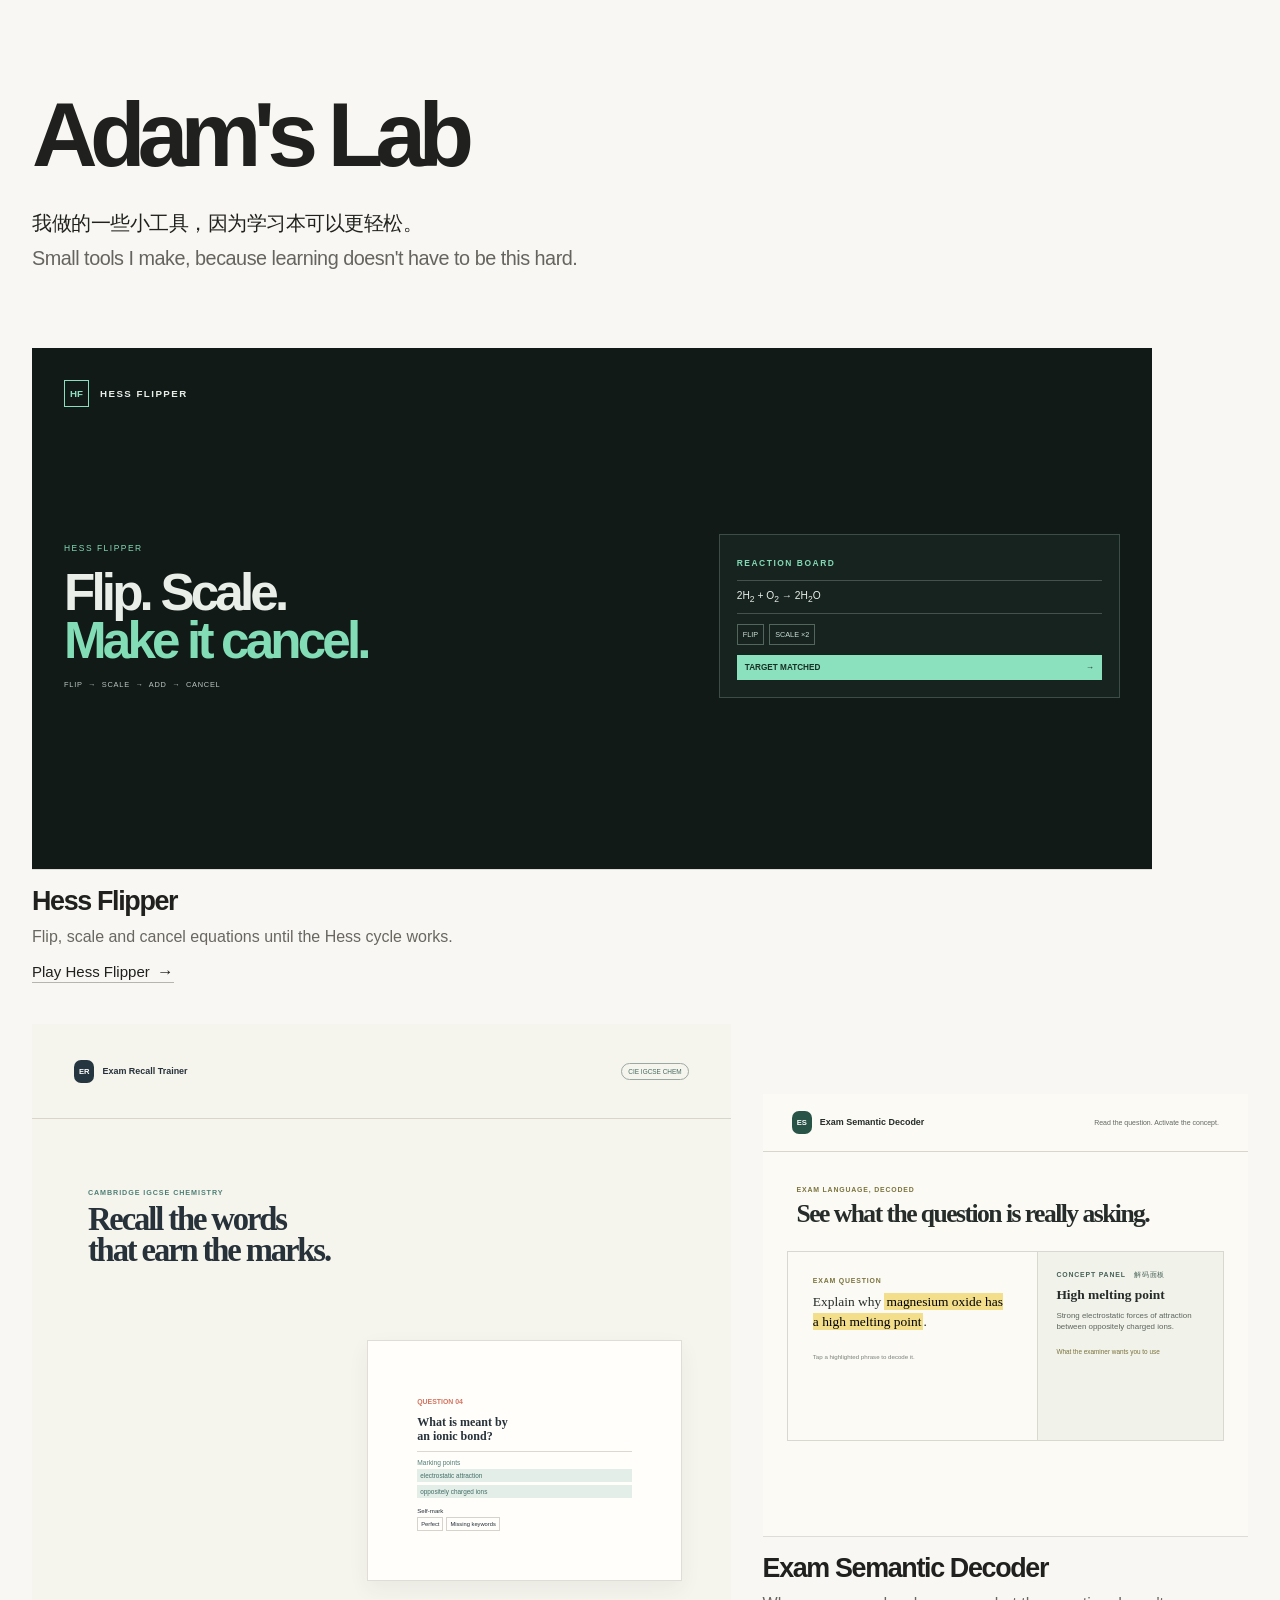
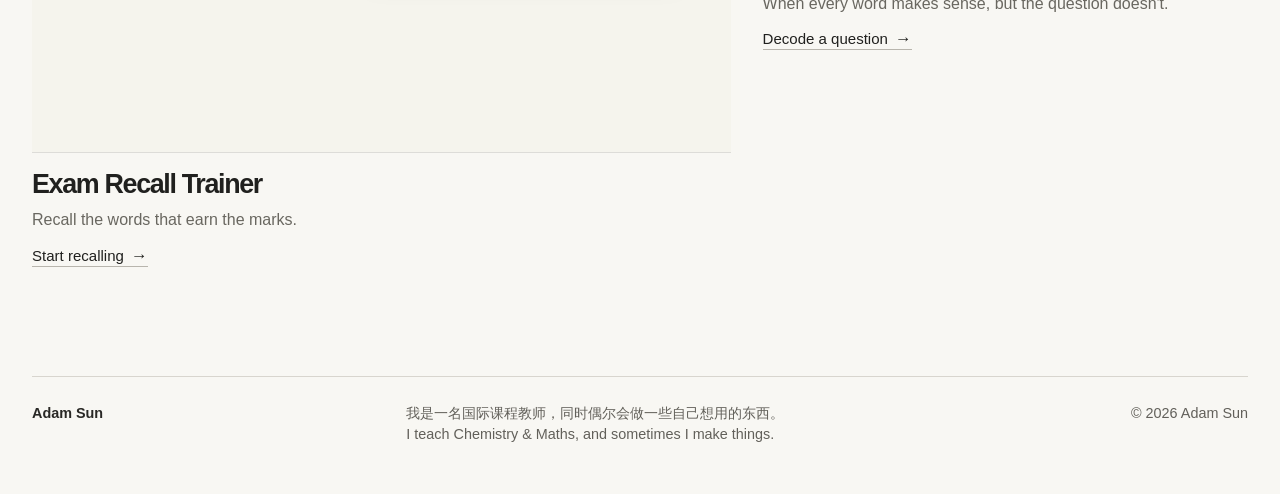
==== index.html @ 0dda2678 "Initial Adam's Lab site" ====
<!doctype html>
<html lang="en">
  <head>
    <meta charset="UTF-8" />
    <meta name="viewport" content="width=device-width, initial-scale=1.0" />
    <meta name="description" content="Small learning tools made by Adam Sun." />
    <title>Adam's Lab</title>
    <link rel="stylesheet" href="styles.css" />
  </head>
  <body>
    <main>
      <header class="intro">
        <p class="eyebrow">Adam's Lab</p>
        <h1>Adam's Lab</h1>
        <p class="tagline" lang="zh-CN">我做的一些小工具，因为学习本可以更轻松。</p>
        <p class="tagline tagline--english">Small tools I make, because learning doesn't have to be this hard.</p>
      </header>

      <section class="projects" id="projects" aria-label="Projects"></section>
    </main>

    <footer>
      <p>Adam Sun</p>
      <p>我是一名国际课程教师，同时偶尔会做一些自己想用的东西。<br />I teach Chemistry &amp; Maths, and sometimes I make things.</p>
      <p class="copyright">© <span id="year"></span> Adam Sun</p>
    </footer>

    <script src="app.js"></script>
  </body>
</html>
---- styles.css ----
:root {
  color: #20201e;
  background: #f8f7f3;
  font-family: Inter, ui-sans-serif, -apple-system, BlinkMacSystemFont, "Segoe UI", sans-serif;
  font-synthesis: none;
}

* { box-sizing: border-box; }
html { background: #f8f7f3; }
body { margin: 0; min-width: 320px; }

main, footer { width: min(1240px, calc(100% - 64px)); margin: 0 auto; }
.intro { padding: 96px 0 74px; max-width: 680px; }
.eyebrow { display: none; }
h1 { font-size: clamp(3.5rem, 7.1vw, 6.7rem); letter-spacing: -0.085em; line-height: .86; margin: 0 0 34px; font-weight: 730; }
.tagline { max-width: 550px; font-size: clamp(1.1rem, 1.55vw, 1.35rem); letter-spacing: -.025em; line-height: 1.55; margin: 0; }
.tagline--english { color: #66645e; margin-top: 4px; }

.projects { display: grid; grid-template-columns: minmax(0, 1.18fr) minmax(0, .82fr); gap: 42px 32px; align-items: start; padding-bottom: 110px; }
.project { display: block; color: inherit; text-decoration: none; min-width: 0; }
.project--wide { grid-column: 1 / -1; width: calc(100% - 96px); }
.project--tall { width: 100%; }
.project--short { margin-top: 70px; width: 100%; }
.preview { overflow: hidden; box-shadow: 0 1px 0 rgba(28, 26, 22, .12); transition: transform .24s ease, box-shadow .24s ease; }
.project:hover .preview, .project:focus-visible .preview { transform: translateY(-5px) rotate(-.15deg); box-shadow: 0 12px 24px rgba(37, 33, 23, .1); }
.project:focus-visible { outline: 2px solid #20201e; outline-offset: 8px; }
.preview--hess { aspect-ratio: 2.15 / 1; }
.preview--recall { aspect-ratio: .96 / 1; }
.preview--decoder { aspect-ratio: 1.1 / 1; }
.project-copy { padding-top: 17px; max-width: 540px; }
.project-copy h2 { font-weight: 650; letter-spacing: -.05em; font-size: clamp(1.6rem, 2.1vw, 2.15rem); margin: 0 0 8px; }
.project-copy p { color: #696760; font-size: 1rem; line-height: 1.48; margin: 0 0 14px; max-width: 430px; }
.project-copy > span { font-size: .94rem; border-bottom: 1px solid #b8b5ad; padding-bottom: 2px; }
.project-copy > span b { font-size: 1.1em; padding-left: 3px; transition: padding .2s ease; }
.project:hover .project-copy > span b { padding-left: 8px; }

/* Hess Flipper miniature */
.hess-preview { height: 100%; background: #111a17; color: #e9eee8; padding: clamp(16px, 2.5vw, 32px); font-family: Arial, sans-serif; }
.hess-top { display: flex; align-items: center; gap: 11px; letter-spacing: .15em; font-size: clamp(7px, .76vw, 11px); font-weight: 700; }
.hf-mark { border: 1px solid #8ae0be; color: #8ae0be; padding: 7px 5px; letter-spacing: 0; }
.hess-game { display: flex; justify-content: space-between; gap: 30px; height: calc(100% - 38px); align-items: center; }
.hess-copy { display: flex; flex-direction: column; align-items: flex-start; gap: clamp(7px, 1.4vw, 16px); }
.hess-copy > span, .hess-panel b { color: #83d9b6; font-size: clamp(6px, .66vw, 9px); letter-spacing: .18em; }
.hess-copy strong { font-size: clamp(20px, 4vw, 52px); letter-spacing: -.075em; line-height: .93; }
.hess-copy em { color: #82dcb5; font-style: normal; }
.hess-copy small { color: #bdc7c1; font-size: clamp(5px, .58vw, 8px); letter-spacing: .1em; }
.hess-panel { background: #17231f; border: 1px solid #3c4d46; padding: clamp(10px, 1.4vw, 17px); width: 38%; min-width: 190px; }
.hess-panel p { border-block: 1px solid #43534c; padding: 9px 0; margin: 10px 0; font-size: clamp(7px, .8vw, 11px); }
.hess-panel div { display: flex; gap: 5px; }.hess-panel i { font-style: normal; border: 1px solid #53665d; padding: 5px; font-size: clamp(6px, .57vw, 8px); color: #cae0d6; }
.hess-panel button { width: 100%; margin-top: 10px; border: 0; background: #8be0bd; color: #173126; padding: 8px; font-size: clamp(6px, .64vw, 9px); font-weight: 700; text-align: left; }.hess-panel button span { float: right; }

/* Recall Trainer miniature */
.recall-preview { height: 100%; background: #f5f4ed; color: #263139; font-family: Arial, sans-serif; }
.recall-bar, .decoder-bar { height: 13%; padding: 0 6%; border-bottom: 1px solid #d7d5cc; display: flex; align-items: center; gap: 8px; font-size: clamp(6px, .7vw, 10px); }
.er-mark, .es-mark { background: #253641; color: white; font-size: .85em; padding: 7px 5px; border-radius: 7px; font-weight: 700; }.recall-bar small { margin-left: auto; border: 1px solid #9aa9a2; padding: 4px 6px; color: #426b63; border-radius: 10px; font-size: .72em; }
.recall-body { padding: 10% 8% 0; position: relative; height: 87%; }.recall-body > p { color: #4e8077; margin: 0 0 7px; font-size: clamp(5px, .56vw, 8px); letter-spacing: .13em; font-weight: 700; }.recall-body > strong { font-family: Georgia, serif; font-size: clamp(19px, 2.55vw, 35px); line-height: .96; letter-spacing: -.065em; display: block; }
.recall-question { position: absolute; right: 7%; top: 35%; background: #fffefb; width: 45%; padding: 7%; border: 1px solid #dfddd5; box-shadow: 0 8px 20px rgba(50, 49, 43, .06); }.recall-question > span { font-size: clamp(5px, .54vw, 7px); color: #d4735d; font-weight: 700; }.recall-question > b { font-family: Georgia, serif; display: block; font-size: clamp(8px, .94vw, 13px); margin: 8px 0; line-height: 1.1; }.recall-answer { border-top: 1px solid #ddd8cf; padding-top: 7px; display: grid; gap: 3px; }.recall-answer i { color: #537f78; font-size: clamp(5px, .52vw, 7px); font-style: normal; }.recall-answer em { background: #e4eee9; color: #426e65; font-style: normal; padding: 3px; font-size: clamp(5px, .5vw, 7px); }.self-mark { margin-top: 9px; display: flex; flex-wrap: wrap; gap: 3px; }.self-mark small { width: 100%; font-size: clamp(5px, .48vw, 7px); }.self-mark b { font-family: Arial, sans-serif; font-size: clamp(4px, .45vw, 6px); border: 1px solid #d6d3cb; padding: 3px; font-weight: 500; }

/* Semantic Decoder miniature */
.decoder-preview { height: 100%; background: #fbfaf5; color: #252c29; font-family: Arial, sans-serif; }.decoder-bar { padding-inline: 6%; }.es-mark { background: #285448; }.decoder-bar small { margin-left: auto; color: #626762; font-size: .78em; }.decoder-heading { padding: 7% 7% 5%; }.decoder-heading span, .question-copy small, .concept-panel small { display: block; color: #7a733d; font-size: clamp(5px, .54vw, 8px); letter-spacing: .12em; font-weight: 700; margin-bottom: 8px; }.decoder-heading b { font-family: Georgia, serif; display: block; font-size: clamp(16px, 2vw, 28px); letter-spacing: -.06em; line-height: 1.02; }.decoder-workspace { margin: 0 5%; border: 1px solid #d9d8d0; display: grid; grid-template-columns: 1.15fr .85fr; min-height: 43%; }.question-copy { padding: 10%; border-right: 1px solid #d9d8d0; }.question-copy p { font-family: Georgia, serif; font-size: clamp(9px, 1.05vw, 14px); line-height: 1.5; margin: 0 0 13px; }.question-copy mark { background: #f3df8b; padding: 1px 2px; }.question-copy span { font-size: clamp(5px, .48vw, 7px); color: #7b827c; }.concept-panel { background: #f1f2ea; padding: 10%; }.concept-panel small { color: #466258; }.concept-panel b { font-family: Georgia, serif; font-size: clamp(9px, 1.05vw, 14px); line-height: 1.1; display: block; }.concept-panel p { font-size: clamp(6px, .62vw, 9px); color: #5c665e; line-height: 1.35; }.concept-panel em { font-size: clamp(5px, .5vw, 7px); font-style: normal; color: #7b733e; }

footer { border-top: 1px solid #d8d5ce; padding: 26px 0 48px; color: #62605a; font-size: .9rem; line-height: 1.5; display: grid; grid-template-columns: 1fr 2fr auto; gap: 24px; } footer p { margin: 0; } footer p:first-child { color: #292825; font-weight: 600; }.copyright { white-space: nowrap; }

@media (max-width: 720px) { main, footer { width: min(100% - 40px, 560px); }.intro { padding: 62px 0 52px; } h1 { font-size: clamp(3.3rem, 16vw, 5rem); margin-bottom: 28px; }.projects { display: block; padding-bottom: 70px; }.project, .project--wide, .project--short { width: 100%; margin: 0 0 44px; }.preview--hess { aspect-ratio: 1.5 / 1; }.preview--recall { aspect-ratio: 1.1 / 1; }.preview--decoder { aspect-ratio: 1.1 / 1; }.hess-game { gap: 12px; }.hess-panel { min-width: 42%; }.hess-copy strong { font-size: clamp(20px, 8vw, 35px); }.recall-body > strong { font-size: clamp(23px, 9vw, 38px); }.recall-question { width: 49%; top: 38%; }.decoder-heading b { font-size: clamp(19px, 7vw, 28px); } footer { display: block; padding-bottom: 34px; } footer p { margin-bottom: 16px; } }

@media (max-width: 390px) { .hess-panel { min-width: 45%; padding: 9px; }.hess-panel p { white-space: nowrap; overflow: hidden; }.hess-panel div { flex-wrap: wrap; }.recall-question { padding: 6%; }.decoder-workspace { grid-template-columns: 1fr; }.question-copy { border-right: 0; border-bottom: 1px solid #d9d8d0; padding: 7%; }.concept-panel { padding: 7%; }.preview--decoder { aspect-ratio: .85 / 1; } }
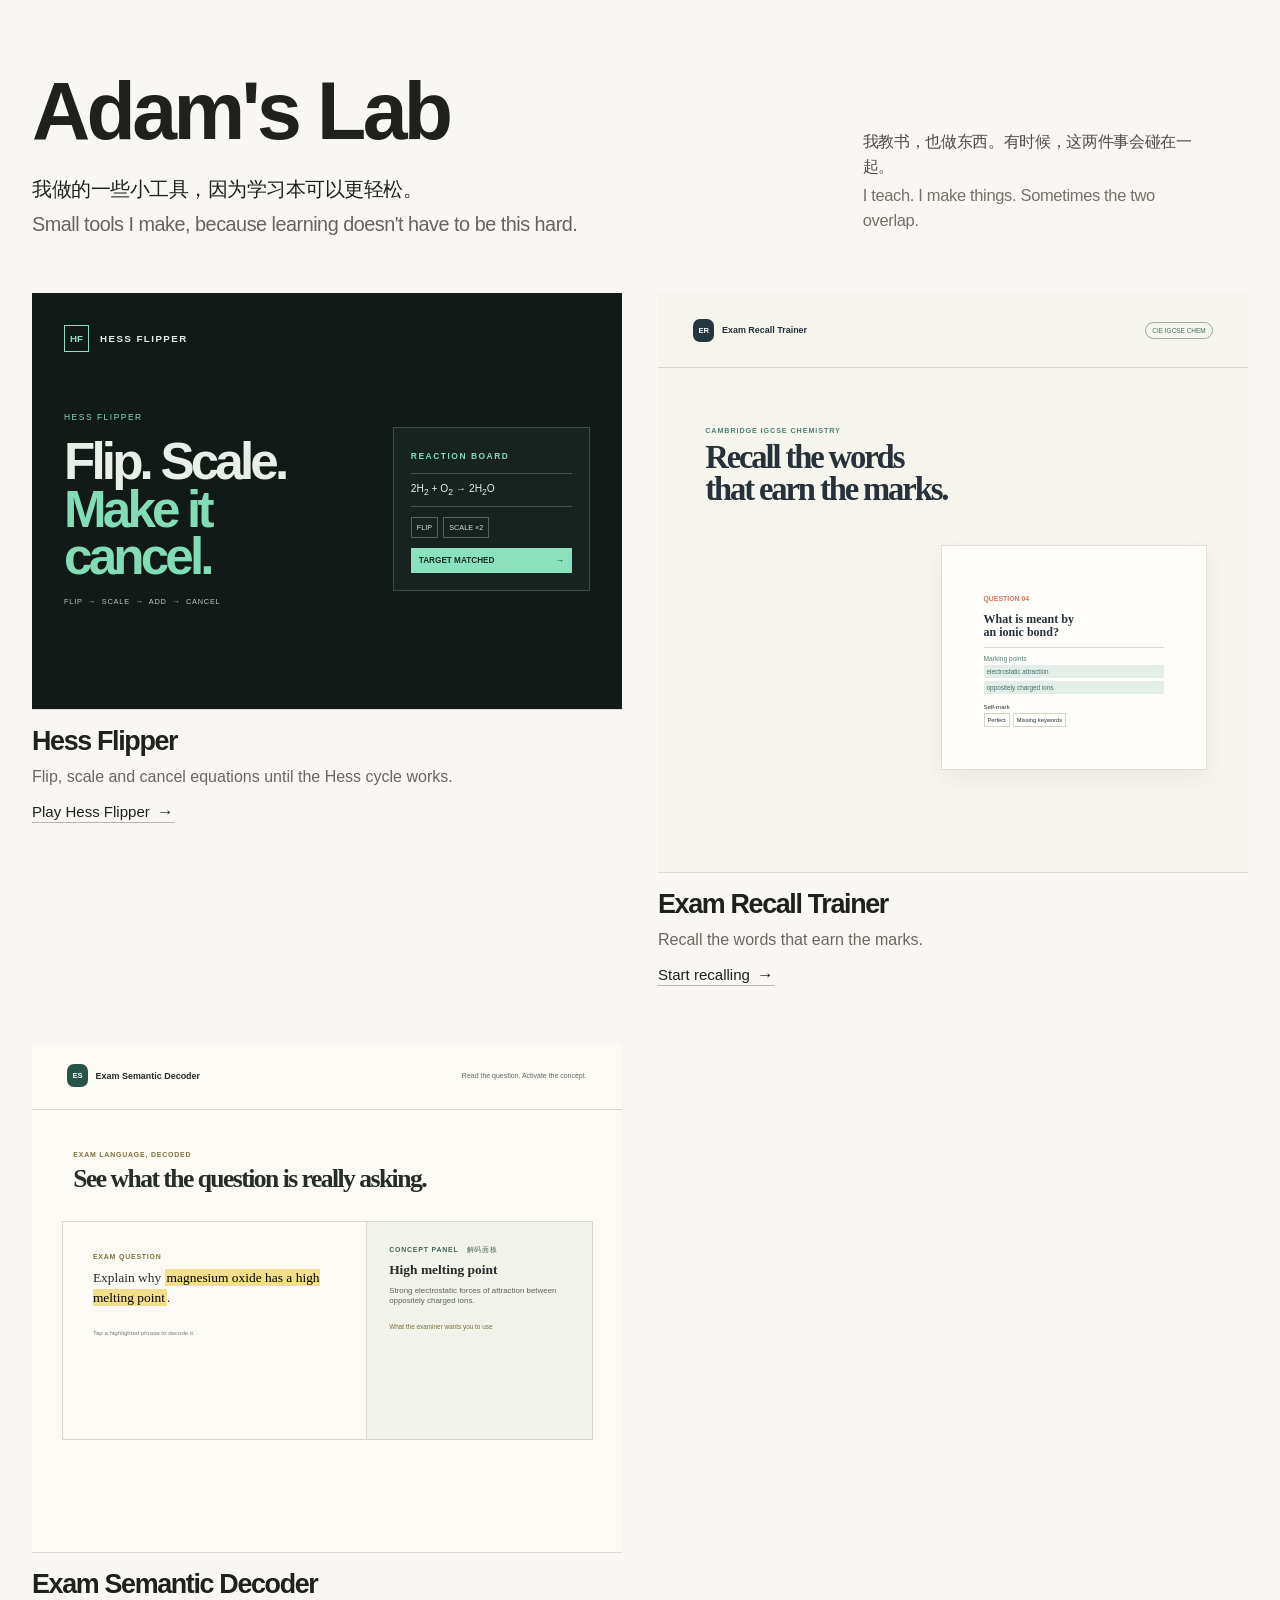
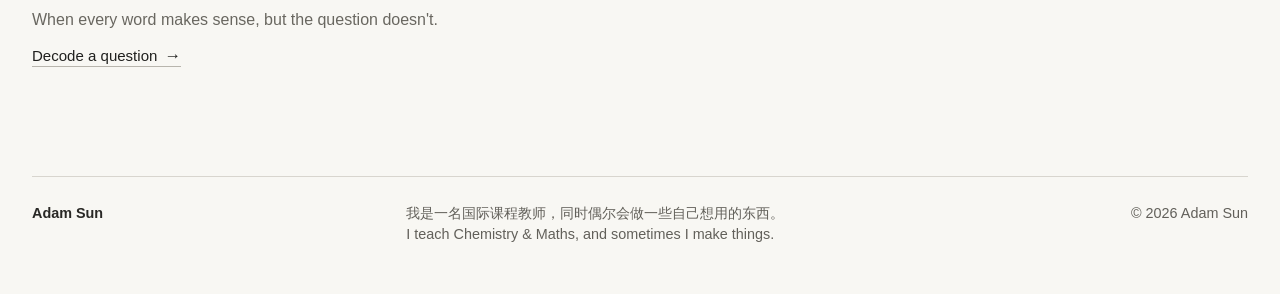
==== commit 3ec74fa1: "Refine hero and project grid" ====
--- a/index.html
+++ b/index.html
@@ -10,10 +10,15 @@
   <body>
     <main>
       <header class="intro">
-        <p class="eyebrow">Adam's Lab</p>
-        <h1>Adam's Lab</h1>
-        <p class="tagline" lang="zh-CN">我做的一些小工具，因为学习本可以更轻松。</p>
-        <p class="tagline tagline--english">Small tools I make, because learning doesn't have to be this hard.</p>
+        <div class="intro-primary">
+          <h1>Adam's Lab</h1>
+          <p class="tagline" lang="zh-CN">我做的一些小工具，因为学习本可以更轻松。</p>
+          <p class="tagline tagline--english">Small tools I make, because learning doesn't have to be this hard.</p>
+        </div>
+        <div class="intro-aside">
+          <p lang="zh-CN">我教书，也做东西。有时候，这两件事会碰在一起。</p>
+          <p>I teach. I make things. Sometimes the two overlap.</p>
+        </div>
       </header>
 
       <section class="projects" id="projects" aria-label="Projects"></section>
--- a/styles.css
+++ b/styles.css
@@ -10,23 +10,22 @@
 body { margin: 0; min-width: 320px; }
 
 main, footer { width: min(1240px, calc(100% - 64px)); margin: 0 auto; }
-.intro { padding: 96px 0 74px; max-width: 680px; }
-.eyebrow { display: none; }
-h1 { font-size: clamp(3.5rem, 7.1vw, 6.7rem); letter-spacing: -0.085em; line-height: .86; margin: 0 0 34px; font-weight: 730; }
+.intro { display: grid; grid-template-columns: minmax(0, 1.3fr) minmax(270px, .7fr); column-gap: clamp(48px, 9vw, 150px); align-items: end; padding: 74px 0 54px; }
+h1 { font-family: "Helvetica Neue", Helvetica, Arial, sans-serif; font-size: clamp(3.6rem, 6.3vw, 6rem); letter-spacing: -0.045em; line-height: .94; margin: 0 0 24px; font-weight: 700; }
 .tagline { max-width: 550px; font-size: clamp(1.1rem, 1.55vw, 1.35rem); letter-spacing: -.025em; line-height: 1.55; margin: 0; }
 .tagline--english { color: #66645e; margin-top: 4px; }
+.intro-aside { max-width: 330px; padding-bottom: 6px; color: #4e4c46; font-size: 1.03rem; letter-spacing: -.02em; line-height: 1.52; }
+.intro-aside p { margin: 0; }
+.intro-aside p + p { color: #74716a; margin-top: 4px; }
 
-.projects { display: grid; grid-template-columns: minmax(0, 1.18fr) minmax(0, .82fr); gap: 42px 32px; align-items: start; padding-bottom: 110px; }
+.projects { display: grid; grid-template-columns: repeat(2, minmax(0, 1fr)); gap: 58px 36px; align-items: start; padding-bottom: 110px; }
 .project { display: block; color: inherit; text-decoration: none; min-width: 0; }
-.project--wide { grid-column: 1 / -1; width: calc(100% - 96px); }
-.project--tall { width: 100%; }
-.project--short { margin-top: 70px; width: 100%; }
 .preview { overflow: hidden; box-shadow: 0 1px 0 rgba(28, 26, 22, .12); transition: transform .24s ease, box-shadow .24s ease; }
 .project:hover .preview, .project:focus-visible .preview { transform: translateY(-5px) rotate(-.15deg); box-shadow: 0 12px 24px rgba(37, 33, 23, .1); }
 .project:focus-visible { outline: 2px solid #20201e; outline-offset: 8px; }
-.preview--hess { aspect-ratio: 2.15 / 1; }
-.preview--recall { aspect-ratio: .96 / 1; }
-.preview--decoder { aspect-ratio: 1.1 / 1; }
+.preview--hess { aspect-ratio: 1.42 / 1; }
+.preview--recall { aspect-ratio: 1.02 / 1; }
+.preview--decoder { aspect-ratio: 1.16 / 1; }
 .project-copy { padding-top: 17px; max-width: 540px; }
 .project-copy h2 { font-weight: 650; letter-spacing: -.05em; font-size: clamp(1.6rem, 2.1vw, 2.15rem); margin: 0 0 8px; }
 .project-copy p { color: #696760; font-size: 1rem; line-height: 1.48; margin: 0 0 14px; max-width: 430px; }
@@ -61,6 +60,6 @@
 
 footer { border-top: 1px solid #d8d5ce; padding: 26px 0 48px; color: #62605a; font-size: .9rem; line-height: 1.5; display: grid; grid-template-columns: 1fr 2fr auto; gap: 24px; } footer p { margin: 0; } footer p:first-child { color: #292825; font-weight: 600; }.copyright { white-space: nowrap; }
 
-@media (max-width: 720px) { main, footer { width: min(100% - 40px, 560px); }.intro { padding: 62px 0 52px; } h1 { font-size: clamp(3.3rem, 16vw, 5rem); margin-bottom: 28px; }.projects { display: block; padding-bottom: 70px; }.project, .project--wide, .project--short { width: 100%; margin: 0 0 44px; }.preview--hess { aspect-ratio: 1.5 / 1; }.preview--recall { aspect-ratio: 1.1 / 1; }.preview--decoder { aspect-ratio: 1.1 / 1; }.hess-game { gap: 12px; }.hess-panel { min-width: 42%; }.hess-copy strong { font-size: clamp(20px, 8vw, 35px); }.recall-body > strong { font-size: clamp(23px, 9vw, 38px); }.recall-question { width: 49%; top: 38%; }.decoder-heading b { font-size: clamp(19px, 7vw, 28px); } footer { display: block; padding-bottom: 34px; } footer p { margin-bottom: 16px; } }
+@media (max-width: 720px) { main, footer { width: min(100% - 40px, 560px); }.intro { display: block; padding: 54px 0 42px; } h1 { font-size: clamp(3.15rem, 14.3vw, 4.5rem); letter-spacing: -.05em; margin-bottom: 24px; }.intro-aside { max-width: 350px; margin-top: 31px; font-size: 1rem; }.projects { display: block; padding-bottom: 70px; }.project { width: 100%; margin: 0 0 44px; }.preview--hess { aspect-ratio: 1.5 / 1; }.preview--recall { aspect-ratio: 1.1 / 1; }.preview--decoder { aspect-ratio: 1.1 / 1; }.hess-game { gap: 12px; }.hess-panel { min-width: 42%; }.hess-copy strong { font-size: clamp(20px, 8vw, 35px); }.recall-body > strong { font-size: clamp(23px, 9vw, 38px); }.recall-question { width: 49%; top: 38%; }.decoder-heading b { font-size: clamp(19px, 7vw, 28px); } footer { display: block; padding-bottom: 34px; } footer p { margin-bottom: 16px; } }
 
 @media (max-width: 390px) { .hess-panel { min-width: 45%; padding: 9px; }.hess-panel p { white-space: nowrap; overflow: hidden; }.hess-panel div { flex-wrap: wrap; }.recall-question { padding: 6%; }.decoder-workspace { grid-template-columns: 1fr; }.question-copy { border-right: 0; border-bottom: 1px solid #d9d8d0; padding: 7%; }.concept-panel { padding: 7%; }.preview--decoder { aspect-ratio: .85 / 1; } }
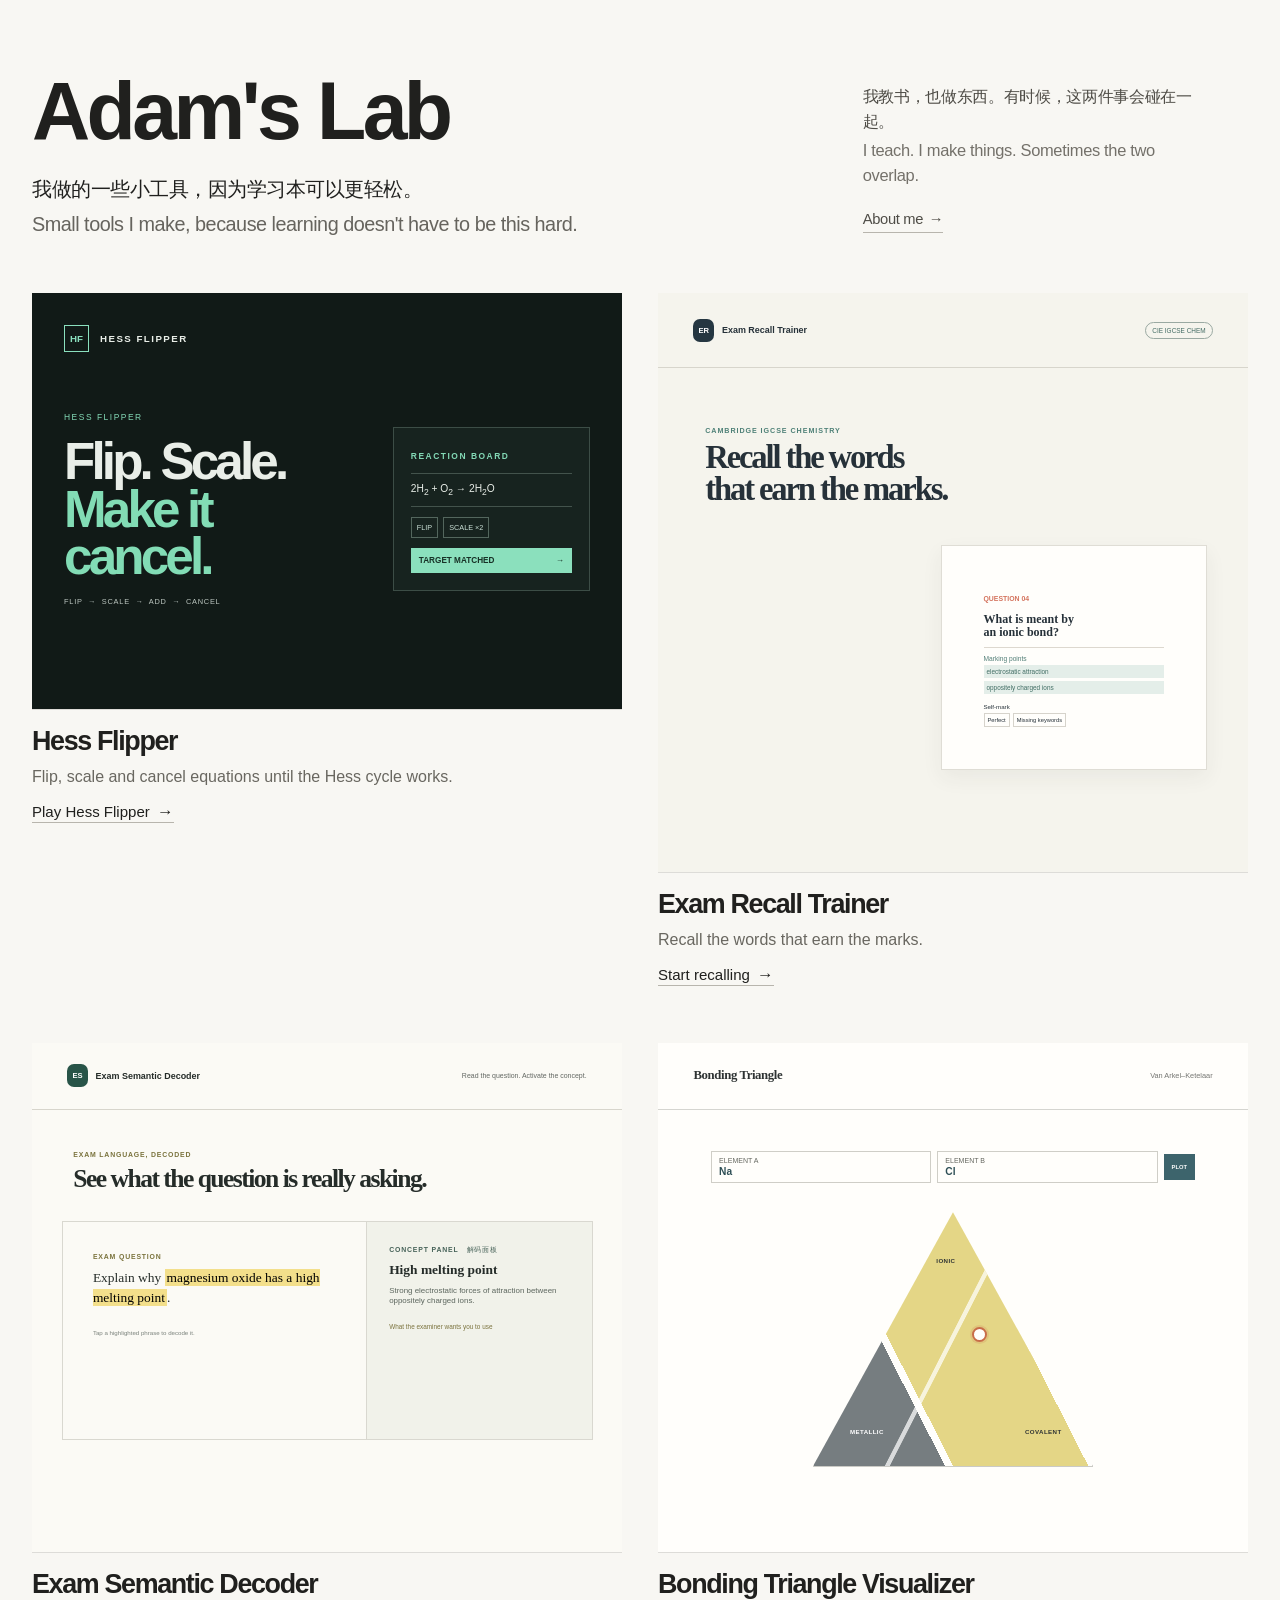
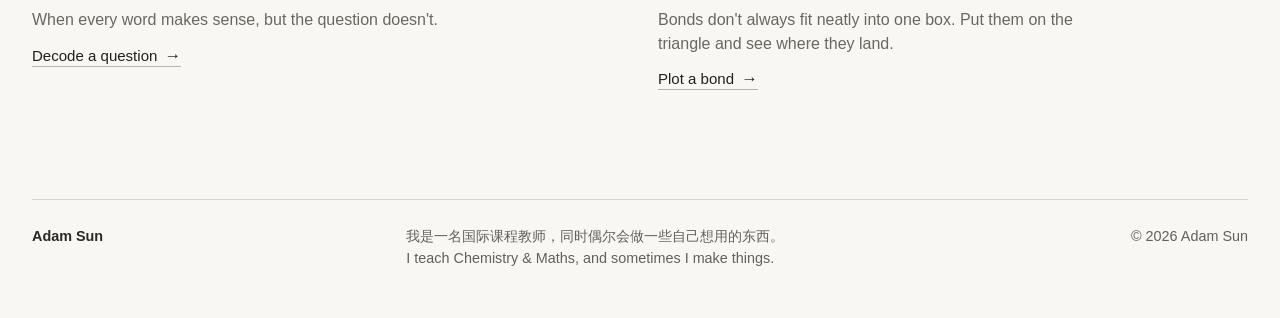
==== commit fd127b23: "Add bonding visualizer and about page" ====
--- a/index.html
+++ b/index.html
@@ -18,6 +18,7 @@
         <div class="intro-aside">
           <p lang="zh-CN">我教书，也做东西。有时候，这两件事会碰在一起。</p>
           <p>I teach. I make things. Sometimes the two overlap.</p>
+          <a class="about-link" href="https://adams-lab.pages.dev/about.html">About me <span>→</span></a>
         </div>
       </header>
 
--- a/styles.css
+++ b/styles.css
@@ -17,6 +17,8 @@
 .intro-aside { max-width: 330px; padding-bottom: 6px; color: #4e4c46; font-size: 1.03rem; letter-spacing: -.02em; line-height: 1.52; }
 .intro-aside p { margin: 0; }
 .intro-aside p + p { color: #74716a; margin-top: 4px; }
+.about-link { color: #4e4c46; display: inline-block; font-size: .92rem; margin-top: 20px; text-decoration: none; border-bottom: 1px solid #b8b5ad; padding-bottom: 2px; }
+.about-link span { padding-left: 2px; transition: padding .2s ease; }.about-link:hover span, .about-link:focus-visible span { padding-left: 7px; }
 
 .projects { display: grid; grid-template-columns: repeat(2, minmax(0, 1fr)); gap: 58px 36px; align-items: start; padding-bottom: 110px; }
 .project { display: block; color: inherit; text-decoration: none; min-width: 0; }
@@ -26,6 +28,7 @@
 .preview--hess { aspect-ratio: 1.42 / 1; }
 .preview--recall { aspect-ratio: 1.02 / 1; }
 .preview--decoder { aspect-ratio: 1.16 / 1; }
+.preview--bonding { aspect-ratio: 1.16 / 1; }
 .project-copy { padding-top: 17px; max-width: 540px; }
 .project-copy h2 { font-weight: 650; letter-spacing: -.05em; font-size: clamp(1.6rem, 2.1vw, 2.15rem); margin: 0 0 8px; }
 .project-copy p { color: #696760; font-size: 1rem; line-height: 1.48; margin: 0 0 14px; max-width: 430px; }
@@ -58,8 +61,14 @@
 /* Semantic Decoder miniature */
 .decoder-preview { height: 100%; background: #fbfaf5; color: #252c29; font-family: Arial, sans-serif; }.decoder-bar { padding-inline: 6%; }.es-mark { background: #285448; }.decoder-bar small { margin-left: auto; color: #626762; font-size: .78em; }.decoder-heading { padding: 7% 7% 5%; }.decoder-heading span, .question-copy small, .concept-panel small { display: block; color: #7a733d; font-size: clamp(5px, .54vw, 8px); letter-spacing: .12em; font-weight: 700; margin-bottom: 8px; }.decoder-heading b { font-family: Georgia, serif; display: block; font-size: clamp(16px, 2vw, 28px); letter-spacing: -.06em; line-height: 1.02; }.decoder-workspace { margin: 0 5%; border: 1px solid #d9d8d0; display: grid; grid-template-columns: 1.15fr .85fr; min-height: 43%; }.question-copy { padding: 10%; border-right: 1px solid #d9d8d0; }.question-copy p { font-family: Georgia, serif; font-size: clamp(9px, 1.05vw, 14px); line-height: 1.5; margin: 0 0 13px; }.question-copy mark { background: #f3df8b; padding: 1px 2px; }.question-copy span { font-size: clamp(5px, .48vw, 7px); color: #7b827c; }.concept-panel { background: #f1f2ea; padding: 10%; }.concept-panel small { color: #466258; }.concept-panel b { font-family: Georgia, serif; font-size: clamp(9px, 1.05vw, 14px); line-height: 1.1; display: block; }.concept-panel p { font-size: clamp(6px, .62vw, 9px); color: #5c665e; line-height: 1.35; }.concept-panel em { font-size: clamp(5px, .5vw, 7px); font-style: normal; color: #7b733e; }
 
+/* Bonding Triangle miniature */
+.bonding-preview { height: 100%; background: #fffefb; color: #2e3333; font-family: Arial, sans-serif; }.bonding-bar { height: 13%; display: flex; align-items: center; padding: 0 6%; border-bottom: 1px solid #d5d5d0; font-size: clamp(7px, .8vw, 11px); }.bonding-bar b { font-family: Georgia, serif; font-size: 1.25em; letter-spacing: -.03em; }.bonding-bar small { margin-left: auto; color: #747571; font-size: .72em; }.bonding-body { padding: 7% 9%; }.bonding-controls { display: flex; gap: 6px; align-items: center; font-size: clamp(5px, .55vw, 8px); color: #666861; }.bonding-controls span { border: 1px solid #cfcec7; padding: 5px 7px; flex: 1; }.bonding-controls span b { color: #2d4e55; display: block; font-size: 1.45em; margin-top: 2px; }.bonding-controls i { background: #3d646c; color: #fff; font-style: normal; font-weight: 700; padding: 10px 8px; font-size: .82em; }.bonding-chart { position: relative; width: 58%; aspect-ratio: 1.08 / 1; margin: 5% auto 0; border: 1px solid #b9b9b3; clip-path: polygon(50% 2%, 100% 100%, 0 100%); background: linear-gradient(63deg, #767d80 0 32%, transparent 32% 34%, #e4d686 34% 67%, transparent 67% 69%, #c9cdcb 69%); }.bonding-chart::before { content: ""; position: absolute; inset: 0; background: linear-gradient(117deg, transparent 0 49.3%, rgba(255,255,255,.72) 49.5% 50.5%, transparent 50.7%); }.bonding-label { position: absolute; z-index: 1; font-size: clamp(4px, .48vw, 7px); font-weight: 700; letter-spacing: .07em; }.bonding-label--ionic { left: 44%; top: 19%; }.bonding-label--metallic { bottom: 12%; left: 13%; color: #fff; }.bonding-label--covalent { bottom: 12%; right: 11%; }.bonding-point { position: absolute; z-index: 2; width: clamp(8px, 1.2vw, 15px); aspect-ratio: 1; border-radius: 50%; background: #fffefb; border: 2px solid #c86d49; left: 57%; top: 46%; box-shadow: 0 0 0 2px rgba(200, 109, 73, .18); }.bonding-chart em { position: absolute; font-style: normal; color: #6b6b65; font-size: clamp(4px, .44vw, 6px); bottom: -18%; left: 17%; white-space: nowrap; }
+
+/* About */
+.about-page main { width: min(1080px, calc(100% - 64px)); }.about-top { padding: 44px 0 80px; }.return-link { color: #4e4c46; font-size: .95rem; text-decoration: none; border-bottom: 1px solid #b8b5ad; padding-bottom: 2px; }.about-title { font-size: clamp(3.4rem, 6vw, 5.8rem); margin: 64px 0 0; }.about-intro { max-width: 630px; font-size: clamp(1.2rem, 1.75vw, 1.55rem); letter-spacing: -.03em; line-height: 1.48; }.about-intro p { margin: 0; }.about-intro p + p { color: #686660; margin-top: 13px; }.about-facts { display: grid; grid-template-columns: repeat(12, minmax(0, 1fr)); column-gap: 34px; padding: 115px 0 125px; }.about-fact { max-width: 360px; }.about-fact h2 { font-family: Georgia, serif; font-size: clamp(1.6rem, 2.5vw, 2.35rem); font-weight: 400; letter-spacing: -.055em; line-height: 1.03; margin: 0 0 15px; }.about-fact p { color: #55534e; font-size: 1rem; line-height: 1.6; margin: 0; }.about-fact p + p { color: #77736c; margin-top: 11px; }.about-fact--song { grid-column: 1 / span 6; }.about-fact--kitchen { grid-column: 8 / -1; margin-top: 88px; }.about-fact--games { grid-column: 2 / span 7; margin-top: 76px; }.about-places { border-top: 1px solid #d8d5ce; padding: 32px 0 122px; }.about-places h2 { font-family: Georgia, serif; font-size: clamp(1.85rem, 3vw, 2.9rem); font-weight: 400; letter-spacing: -.055em; line-height: 1.06; max-width: 620px; margin: 0; }.about-places > p { color: #6e6b65; margin: 12px 0 55px; font-size: 1rem; }.about-photos { display: grid; grid-template-columns: 1.1fr .84fr .96fr; gap: 26px; align-items: start; }.about-photo { margin: 0; min-width: 0; }.about-photo img { display: block; width: 100%; height: auto; box-shadow: 0 1px 0 rgba(28, 26, 22, .12); }.about-photo figcaption { color: #6e6b65; font-size: .86rem; margin-top: 10px; }.about-photo--chiang { margin-top: 72px; }.about-photo--shibuya { margin-top: 29px; }.about-ending { border-top: 1px solid #d8d5ce; padding: 39px 0 68px; }.about-ending p { font-size: clamp(1.2rem, 2.1vw, 1.7rem); letter-spacing: -.035em; line-height: 1.45; margin: 0; max-width: 710px; }.about-ending p + p { color: #66635d; margin-top: 14px; }.about-ending .return-link { display: inline-block; margin-top: 67px; }
+
 footer { border-top: 1px solid #d8d5ce; padding: 26px 0 48px; color: #62605a; font-size: .9rem; line-height: 1.5; display: grid; grid-template-columns: 1fr 2fr auto; gap: 24px; } footer p { margin: 0; } footer p:first-child { color: #292825; font-weight: 600; }.copyright { white-space: nowrap; }
 
-@media (max-width: 720px) { main, footer { width: min(100% - 40px, 560px); }.intro { display: block; padding: 54px 0 42px; } h1 { font-size: clamp(3.15rem, 14.3vw, 4.5rem); letter-spacing: -.05em; margin-bottom: 24px; }.intro-aside { max-width: 350px; margin-top: 31px; font-size: 1rem; }.projects { display: block; padding-bottom: 70px; }.project { width: 100%; margin: 0 0 44px; }.preview--hess { aspect-ratio: 1.5 / 1; }.preview--recall { aspect-ratio: 1.1 / 1; }.preview--decoder { aspect-ratio: 1.1 / 1; }.hess-game { gap: 12px; }.hess-panel { min-width: 42%; }.hess-copy strong { font-size: clamp(20px, 8vw, 35px); }.recall-body > strong { font-size: clamp(23px, 9vw, 38px); }.recall-question { width: 49%; top: 38%; }.decoder-heading b { font-size: clamp(19px, 7vw, 28px); } footer { display: block; padding-bottom: 34px; } footer p { margin-bottom: 16px; } }
+@media (max-width: 720px) { main, footer, .about-page main { width: min(100% - 40px, 560px); }.intro { display: block; padding: 54px 0 42px; } h1 { font-size: clamp(3.15rem, 14.3vw, 4.5rem); letter-spacing: -.05em; margin-bottom: 24px; }.intro-aside { max-width: 350px; margin-top: 31px; font-size: 1rem; }.projects { display: block; padding-bottom: 70px; }.project { width: 100%; margin: 0 0 44px; }.preview--hess { aspect-ratio: 1.5 / 1; }.preview--recall { aspect-ratio: 1.1 / 1; }.preview--decoder, .preview--bonding { aspect-ratio: 1.1 / 1; }.hess-game { gap: 12px; }.hess-panel { min-width: 42%; }.hess-copy strong { font-size: clamp(20px, 8vw, 35px); }.recall-body > strong { font-size: clamp(23px, 9vw, 38px); }.recall-question { width: 49%; top: 38%; }.decoder-heading b { font-size: clamp(19px, 7vw, 28px); } footer { display: block; padding-bottom: 34px; } footer p { margin-bottom: 16px; }.about-top { padding: 31px 0 60px; }.about-title { margin-top: 50px; }.about-facts { display: block; padding: 78px 0 82px; }.about-fact { max-width: 430px; }.about-fact + .about-fact { margin-top: 60px; }.about-places { padding-bottom: 82px; }.about-places > p { margin-bottom: 36px; }.about-photos { display: block; }.about-photo + .about-photo { margin-top: 38px; }.about-photo--chiang, .about-photo--shibuya { margin-top: 38px; }.about-ending { padding-bottom: 52px; }.about-ending .return-link { margin-top: 52px; } }
 
 @media (max-width: 390px) { .hess-panel { min-width: 45%; padding: 9px; }.hess-panel p { white-space: nowrap; overflow: hidden; }.hess-panel div { flex-wrap: wrap; }.recall-question { padding: 6%; }.decoder-workspace { grid-template-columns: 1fr; }.question-copy { border-right: 0; border-bottom: 1px solid #d9d8d0; padding: 7%; }.concept-panel { padding: 7%; }.preview--decoder { aspect-ratio: .85 / 1; } }
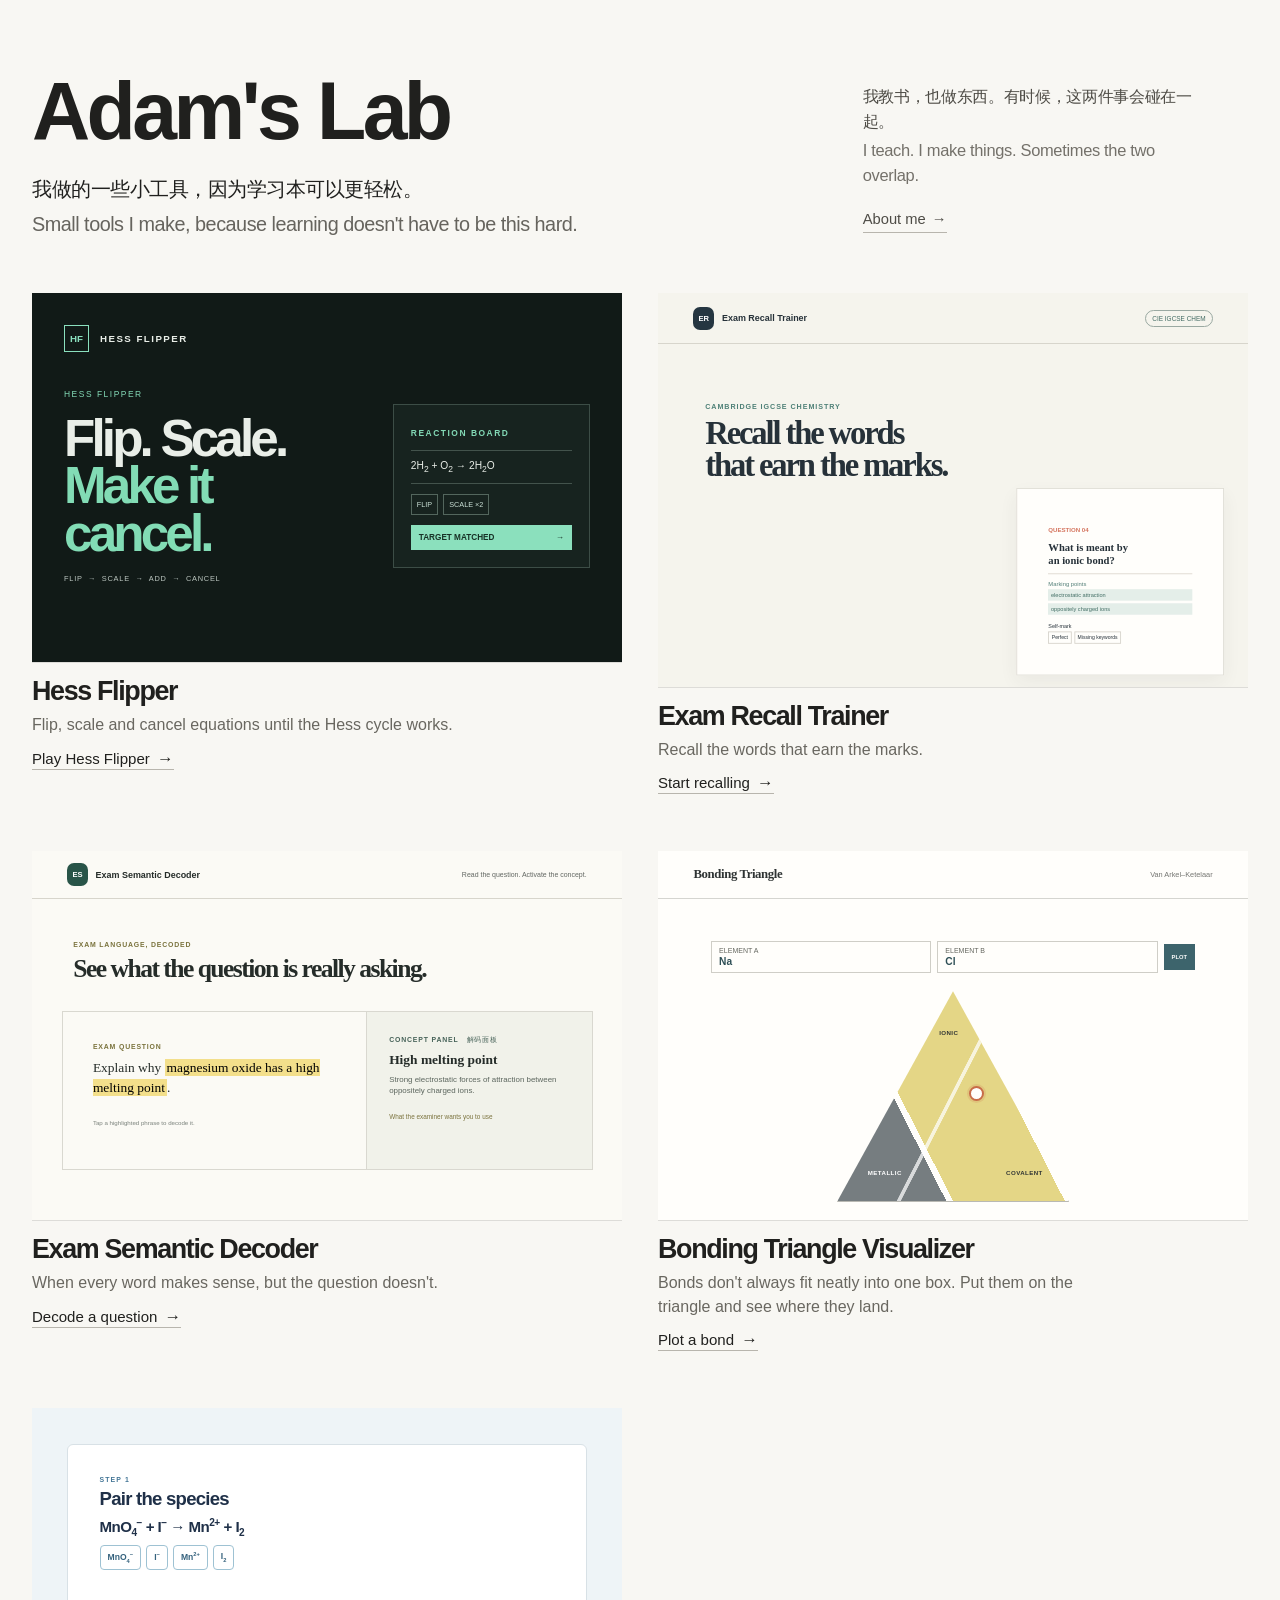
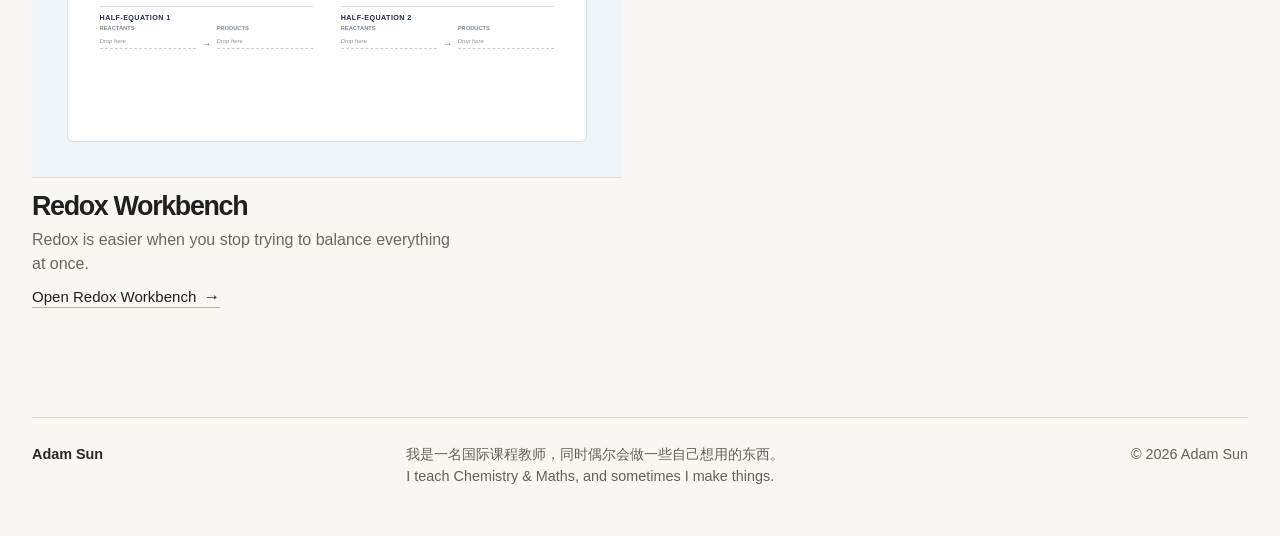
==== commit 7ee8b114: "Move About into homepage modal" ====
--- a/index.html
+++ b/index.html
@@ -18,12 +18,67 @@
         <div class="intro-aside">
           <p lang="zh-CN">我教书，也做东西。有时候，这两件事会碰在一起。</p>
           <p>I teach. I make things. Sometimes the two overlap.</p>
-          <a class="about-link" href="https://adams-lab.pages.dev/about.html">About me <span>→</span></a>
+          <button class="about-link" type="button" aria-haspopup="dialog" aria-controls="about-modal">About me <span>→</span></button>
         </div>
       </header>
 
       <section class="projects" id="projects" aria-label="Projects"></section>
     </main>
+
+    <div class="about-modal" id="about-modal" hidden>
+      <section class="about-modal__panel" role="dialog" aria-modal="true" aria-labelledby="about-modal-title" tabindex="-1">
+        <header class="about-modal__header">
+          <h2 id="about-modal-title">About me</h2>
+          <button class="about-modal__close" type="button" aria-label="Close About me">×</button>
+        </header>
+
+        <div class="about-modal__content">
+          <section class="about-modal__opening" aria-label="Introduction">
+            <div>
+              <h3>Adam Sun</h3>
+              <div class="about-modal__intro">
+                <p lang="zh-CN">我教 Chemistry 和 Maths，也已经教了很多年。<br />不过，这大概是这个页面里最没意思的一件事。</p>
+                <p>I teach Chemistry &amp; Maths, and I've been doing it for quite a while.<br />But that's probably the least interesting part of this page.</p>
+              </div>
+            </div>
+            <img src="/public/about/about-hero.jpg" alt="Adam working at a laptop" />
+          </section>
+
+          <section class="about-modal__section about-modal__interests" aria-labelledby="interests-title">
+            <div class="about-modal__section-heading">
+              <h3 id="interests-title">A few things I'm into</h3>
+              <p lang="zh-CN">一些我很喜欢的东西</p>
+            </div>
+            <div class="about-modal__interest-list">
+              <article><h4>Songwriting</h4><p lang="zh-CN">偶尔写歌，而且理由可能很具体。</p><p>Sometimes I write songs, occasionally for very specific reasons.</p></article>
+              <article><h4>Test kitchen</h4><p lang="zh-CN">喜欢给做饭加一些不太合理的限制。</p><p>Cooking under unnecessary constraints.</p></article>
+              <article><h4>Open-world survival craft</h4><p lang="zh-CN">Subnautica / The Planet Crafter 这类游戏会让我消失很久。</p><p>The kind of games I can disappear into for 200+ hours.</p></article>
+            </div>
+          </section>
+
+          <section class="about-modal__section about-modal__places" aria-labelledby="places-title">
+            <div class="about-modal__section-heading">
+              <h3 id="places-title">Digital nomad, allegedly.</h3>
+              <p lang="zh-CN">据说算是个 digital nomad。</p>
+            </div>
+            <div class="about-modal__places-copy">
+              <p lang="zh-CN">我确实在不少怎么看都不太像办公室的地方上过课、做过东西。</p>
+              <p>I've taught and built things from more places than I probably should.</p>
+            </div>
+            <div class="about-modal__photos">
+              <figure><img src="/public/about/tiger-leaping-gorge-yunnan.JPG" alt="Working with a laptop at Tiger Leaping Gorge, Yunnan" /><figcaption>Tiger Leaping Gorge, Yunnan</figcaption></figure>
+              <figure class="about-modal__photo--chiang"><img src="/public/about/chiang-mai.jpg" alt="Working with a laptop in Chiang Mai" /><figcaption>Chiang Mai</figcaption></figure>
+              <figure class="about-modal__photo--shibuya"><img src="/public/about/shibuya-tokyo.jpg" alt="Working with a laptop in Shibuya, Tokyo" /><figcaption>Shibuya, Tokyo</figcaption></figure>
+            </div>
+          </section>
+
+          <section class="about-modal__ending" aria-label="A final note">
+            <p lang="zh-CN">Adam's Lab 里的很多东西，大概都是从同一个念头开始的：<br />“这个有点烦。要不我做个东西。”</p>
+            <p>Most things in Adam's Lab probably started with the same thought:<br />“This is annoying. I should probably make something.”</p>
+          </section>
+        </div>
+      </section>
+    </div>
 
     <footer>
       <p>Adam Sun</p>
--- a/styles.css
+++ b/styles.css
@@ -17,7 +17,7 @@
 .intro-aside { max-width: 330px; padding-bottom: 6px; color: #4e4c46; font-size: 1.03rem; letter-spacing: -.02em; line-height: 1.52; }
 .intro-aside p { margin: 0; }
 .intro-aside p + p { color: #74716a; margin-top: 4px; }
-.about-link { color: #4e4c46; display: inline-block; font-size: .92rem; margin-top: 20px; text-decoration: none; border-bottom: 1px solid #b8b5ad; padding-bottom: 2px; }
+.about-link { appearance: none; background: transparent; border: 0; border-bottom: 1px solid #b8b5ad; color: #4e4c46; cursor: pointer; display: inline-block; font: inherit; font-size: .92rem; margin-top: 20px; padding: 0 0 2px; text-align: left; }
 .about-link span { padding-left: 2px; transition: padding .2s ease; }.about-link:hover span, .about-link:focus-visible span { padding-left: 7px; }
 
 .projects { display: grid; grid-template-columns: repeat(2, minmax(0, 1fr)); gap: 58px 36px; align-items: start; padding-bottom: 110px; }
@@ -25,13 +25,13 @@
 .preview { overflow: hidden; box-shadow: 0 1px 0 rgba(28, 26, 22, .12); transition: transform .24s ease, box-shadow .24s ease; }
 .project:hover .preview, .project:focus-visible .preview { transform: translateY(-5px) rotate(-.15deg); box-shadow: 0 12px 24px rgba(37, 33, 23, .1); }
 .project:focus-visible { outline: 2px solid #20201e; outline-offset: 8px; }
-.preview--hess { aspect-ratio: 1.42 / 1; }
-.preview--recall { aspect-ratio: 1.02 / 1; }
-.preview--decoder { aspect-ratio: 1.16 / 1; }
-.preview--bonding { aspect-ratio: 1.16 / 1; }
-.project-copy { padding-top: 17px; max-width: 540px; }
-.project-copy h2 { font-weight: 650; letter-spacing: -.05em; font-size: clamp(1.6rem, 2.1vw, 2.15rem); margin: 0 0 8px; }
-.project-copy p { color: #696760; font-size: 1rem; line-height: 1.48; margin: 0 0 14px; max-width: 430px; }
+.preview--hess { aspect-ratio: 1.6 / 1; }
+.preview--recall { aspect-ratio: 1.5 / 1; }
+.preview--decoder { aspect-ratio: 1.6 / 1; }
+.preview--bonding { aspect-ratio: 1.6 / 1; }
+.project-copy { padding-top: 14px; max-width: 540px; }
+.project-copy h2 { font-weight: 650; letter-spacing: -.05em; font-size: clamp(1.6rem, 2.1vw, 2.15rem); margin: 0 0 6px; }
+.project-copy p { color: #696760; font-size: 1rem; line-height: 1.48; margin: 0 0 12px; max-width: 430px; }
 .project-copy > span { font-size: .94rem; border-bottom: 1px solid #b8b5ad; padding-bottom: 2px; }
 .project-copy > span b { font-size: 1.1em; padding-left: 3px; transition: padding .2s ease; }
 .project:hover .project-copy > span b { padding-left: 8px; }
@@ -64,11 +64,23 @@
 /* Bonding Triangle miniature */
 .bonding-preview { height: 100%; background: #fffefb; color: #2e3333; font-family: Arial, sans-serif; }.bonding-bar { height: 13%; display: flex; align-items: center; padding: 0 6%; border-bottom: 1px solid #d5d5d0; font-size: clamp(7px, .8vw, 11px); }.bonding-bar b { font-family: Georgia, serif; font-size: 1.25em; letter-spacing: -.03em; }.bonding-bar small { margin-left: auto; color: #747571; font-size: .72em; }.bonding-body { padding: 7% 9%; }.bonding-controls { display: flex; gap: 6px; align-items: center; font-size: clamp(5px, .55vw, 8px); color: #666861; }.bonding-controls span { border: 1px solid #cfcec7; padding: 5px 7px; flex: 1; }.bonding-controls span b { color: #2d4e55; display: block; font-size: 1.45em; margin-top: 2px; }.bonding-controls i { background: #3d646c; color: #fff; font-style: normal; font-weight: 700; padding: 10px 8px; font-size: .82em; }.bonding-chart { position: relative; width: 58%; aspect-ratio: 1.08 / 1; margin: 5% auto 0; border: 1px solid #b9b9b3; clip-path: polygon(50% 2%, 100% 100%, 0 100%); background: linear-gradient(63deg, #767d80 0 32%, transparent 32% 34%, #e4d686 34% 67%, transparent 67% 69%, #c9cdcb 69%); }.bonding-chart::before { content: ""; position: absolute; inset: 0; background: linear-gradient(117deg, transparent 0 49.3%, rgba(255,255,255,.72) 49.5% 50.5%, transparent 50.7%); }.bonding-label { position: absolute; z-index: 1; font-size: clamp(4px, .48vw, 7px); font-weight: 700; letter-spacing: .07em; }.bonding-label--ionic { left: 44%; top: 19%; }.bonding-label--metallic { bottom: 12%; left: 13%; color: #fff; }.bonding-label--covalent { bottom: 12%; right: 11%; }.bonding-point { position: absolute; z-index: 2; width: clamp(8px, 1.2vw, 15px); aspect-ratio: 1; border-radius: 50%; background: #fffefb; border: 2px solid #c86d49; left: 57%; top: 46%; box-shadow: 0 0 0 2px rgba(200, 109, 73, .18); }.bonding-chart em { position: absolute; font-style: normal; color: #6b6b65; font-size: clamp(4px, .44vw, 6px); bottom: -18%; left: 17%; white-space: nowrap; }
 
-/* About */
-.about-page main { width: min(1080px, calc(100% - 64px)); }.about-top { padding: 44px 0 80px; }.return-link { color: #4e4c46; font-size: .95rem; text-decoration: none; border-bottom: 1px solid #b8b5ad; padding-bottom: 2px; }.about-title { font-size: clamp(3.4rem, 6vw, 5.8rem); margin: 64px 0 0; }.about-intro { max-width: 630px; font-size: clamp(1.2rem, 1.75vw, 1.55rem); letter-spacing: -.03em; line-height: 1.48; }.about-intro p { margin: 0; }.about-intro p + p { color: #686660; margin-top: 13px; }.about-facts { display: grid; grid-template-columns: repeat(12, minmax(0, 1fr)); column-gap: 34px; padding: 115px 0 125px; }.about-fact { max-width: 360px; }.about-fact h2 { font-family: Georgia, serif; font-size: clamp(1.6rem, 2.5vw, 2.35rem); font-weight: 400; letter-spacing: -.055em; line-height: 1.03; margin: 0 0 15px; }.about-fact p { color: #55534e; font-size: 1rem; line-height: 1.6; margin: 0; }.about-fact p + p { color: #77736c; margin-top: 11px; }.about-fact--song { grid-column: 1 / span 6; }.about-fact--kitchen { grid-column: 8 / -1; margin-top: 88px; }.about-fact--games { grid-column: 2 / span 7; margin-top: 76px; }.about-places { border-top: 1px solid #d8d5ce; padding: 32px 0 122px; }.about-places h2 { font-family: Georgia, serif; font-size: clamp(1.85rem, 3vw, 2.9rem); font-weight: 400; letter-spacing: -.055em; line-height: 1.06; max-width: 620px; margin: 0; }.about-places > p { color: #6e6b65; margin: 12px 0 55px; font-size: 1rem; }.about-photos { display: grid; grid-template-columns: 1.1fr .84fr .96fr; gap: 26px; align-items: start; }.about-photo { margin: 0; min-width: 0; }.about-photo img { display: block; width: 100%; height: auto; box-shadow: 0 1px 0 rgba(28, 26, 22, .12); }.about-photo figcaption { color: #6e6b65; font-size: .86rem; margin-top: 10px; }.about-photo--chiang { margin-top: 72px; }.about-photo--shibuya { margin-top: 29px; }.about-ending { border-top: 1px solid #d8d5ce; padding: 39px 0 68px; }.about-ending p { font-size: clamp(1.2rem, 2.1vw, 1.7rem); letter-spacing: -.035em; line-height: 1.45; margin: 0; max-width: 710px; }.about-ending p + p { color: #66635d; margin-top: 14px; }.about-ending .return-link { display: inline-block; margin-top: 67px; }
+/* Redox Workbench miniature */
+.preview--redox { aspect-ratio: 1.6 / 1; }.redox-preview { height: 100%; background: #eef4f7; color: #1f3048; font-family: Arial, sans-serif; padding: 6%; }.redox-panel { height: 100%; background: #fff; border: 1px solid #d8e1e6; border-radius: 6px; padding: 6%; }.redox-step { color: #437596; font-size: clamp(5px, .54vw, 8px); font-weight: 700; letter-spacing: .16em; margin-bottom: 5px; }.redox-panel > strong { display: block; font-size: clamp(12px, 1.45vw, 20px); letter-spacing: -.04em; }.redox-reaction { font-size: clamp(10px, 1.18vw, 16px); font-weight: 700; letter-spacing: -.035em; margin: 7px 0; }.redox-reaction sub, .redox-reaction sup, .redox-chips sub, .redox-chips sup { font-size: .67em; }.redox-chips { display: flex; gap: 5px; }.redox-chips b { border: 1px solid #9ec2d3; border-radius: 4px; color: #35627d; font-size: clamp(6px, .67vw, 9px); padding: 5px 7px; }.redox-halves { display: grid; grid-template-columns: repeat(2, minmax(0, 1fr)); gap: 6%; margin-top: 8%; }.redox-half { display: grid; grid-template-columns: 1fr auto 1fr; gap: 3px 5px; border-top: 1px solid #d9e1e5; padding-top: 7px; }.redox-half > strong { grid-column: 1 / -1; font-size: clamp(5px, .56vw, 8px); letter-spacing: .06em; }.redox-half span { color: #7c8b95; font-size: clamp(4px, .45vw, 6px); font-weight: 700; }.redox-half i { border-bottom: 1px dashed #c4d0d7; color: #84949d; font-size: clamp(4px, .46vw, 6px); font-style: italic; padding: 4px 0; }.redox-half i:nth-of-type(1) { grid-column: 1 / 2; }.redox-half i:nth-of-type(2) { grid-column: 3 / 4; }.redox-half em { align-self: end; color: #4f86a6; font-size: clamp(8px, .8vw, 12px); font-style: normal; grid-column: 2 / 3; grid-row: 3 / 5; }
+
+@media (min-width: 721px) { .preview--bonding .bonding-chart { width: 48%; margin-top: 3%; }.preview--recall .recall-question { right: 4%; top: 42%; width: 40%; padding: 6%; transform: scale(.88); transform-origin: top right; } }
+
+.redox-half span:nth-of-type(1), .redox-half i:nth-of-type(1) { grid-column: 1 / 2; }.redox-half span:nth-of-type(2), .redox-half i:nth-of-type(2) { grid-column: 3 / 4; }.redox-half span:nth-of-type(1), .redox-half span:nth-of-type(2) { grid-row: 2; }.redox-half i:nth-of-type(1), .redox-half i:nth-of-type(2) { grid-row: 3; }.redox-half em { grid-row: 2 / 4; }
+
+/* About modal */
+body.about-modal-open { overflow: hidden; }
+.about-modal[hidden] { display: none; }.about-modal { align-items: center; background: rgba(37, 35, 30, .18); display: grid; inset: 0; justify-items: center; padding: clamp(20px, 4vw, 56px); position: fixed; z-index: 10; }.about-modal__panel { background: #f8f7f3; box-shadow: 0 18px 48px rgba(37, 33, 23, .12); max-height: 85vh; overflow-y: auto; overscroll-behavior: contain; padding: clamp(30px, 4.2vw, 60px); width: min(78vw, 1160px); -webkit-overflow-scrolling: touch; }.about-modal__header { align-items: flex-start; display: flex; justify-content: space-between; margin-bottom: clamp(28px, 4vw, 48px); }.about-modal__header h2 { font-family: "Helvetica Neue", Helvetica, Arial, sans-serif; font-size: clamp(3rem, 5vw, 5rem); font-weight: 700; letter-spacing: -.055em; line-height: .92; margin: 0; }.about-modal__close { appearance: none; background: transparent; border: 0; color: #4e4c46; cursor: pointer; font: inherit; font-size: 2rem; line-height: .8; padding: 4px 0 8px 16px; }.about-modal__close:focus-visible, .about-link:focus-visible { outline: 2px solid #20201e; outline-offset: 4px; }.about-modal__opening { align-items: end; display: grid; gap: clamp(30px, 6vw, 88px); grid-template-columns: minmax(0, 1fr) minmax(220px, .36fr); }.about-modal__opening h3, .about-modal__section-heading h3 { font-family: Georgia, serif; font-size: clamp(2rem, 3.2vw, 3.25rem); font-weight: 400; letter-spacing: -.06em; line-height: 1; margin: 0; }.about-modal__intro { font-size: clamp(1.1rem, 1.5vw, 1.36rem); letter-spacing: -.03em; line-height: 1.5; margin-top: 17px; max-width: 630px; }.about-modal__intro p { margin: 0; }.about-modal__intro p + p { color: #686660; margin-top: 13px; }.about-modal__opening img { display: block; height: min(28vw, 292px); max-height: 292px; object-fit: cover; object-position: 54% 62%; width: 100%; }.about-modal__section, .about-modal__ending { border-top: 1px solid #d8d5ce; margin-top: clamp(32px, 5vw, 58px); padding-top: clamp(20px, 2.8vw, 34px); }.about-modal__section-heading p { color: #77736c; font-size: .95rem; margin: 8px 0 0; }.about-modal__interest-list { display: grid; gap: clamp(26px, 4vw, 56px); grid-template-columns: repeat(3, minmax(0, 1fr)); margin-top: 28px; }.about-modal__interest-list article { min-width: 0; }.about-modal__interest-list h4 { font-family: Georgia, serif; font-size: clamp(1.35rem, 2vw, 1.85rem); font-weight: 400; letter-spacing: -.05em; line-height: 1.05; margin: 0 0 11px; }.about-modal__interest-list p, .about-modal__places-copy p { color: #55534e; font-size: .98rem; line-height: 1.55; margin: 0; }.about-modal__interest-list p + p, .about-modal__places-copy p + p { color: #77736c; margin-top: 8px; }.about-modal__places-copy { margin: 18px 0 25px; max-width: 560px; }.about-modal__photos { align-items: start; display: grid; gap: 22px; grid-template-columns: 1.1fr .84fr .96fr; }.about-modal__photos figure { margin: 0; min-width: 0; }.about-modal__photos img { display: block; height: auto; width: 100%; }.about-modal__photos figcaption { color: #6e6b65; font-size: .84rem; margin-top: 9px; }.about-modal__photo--chiang { margin-top: 38px !important; }.about-modal__photo--shibuya { margin-top: 16px !important; }.about-modal__ending { padding-bottom: 4px; }.about-modal__ending p { font-size: clamp(1.12rem, 1.8vw, 1.48rem); letter-spacing: -.035em; line-height: 1.45; margin: 0; max-width: 710px; }.about-modal__ending p + p { color: #66635d; margin-top: 13px; }
 
 footer { border-top: 1px solid #d8d5ce; padding: 26px 0 48px; color: #62605a; font-size: .9rem; line-height: 1.5; display: grid; grid-template-columns: 1fr 2fr auto; gap: 24px; } footer p { margin: 0; } footer p:first-child { color: #292825; font-weight: 600; }.copyright { white-space: nowrap; }
 
-@media (max-width: 720px) { main, footer, .about-page main { width: min(100% - 40px, 560px); }.intro { display: block; padding: 54px 0 42px; } h1 { font-size: clamp(3.15rem, 14.3vw, 4.5rem); letter-spacing: -.05em; margin-bottom: 24px; }.intro-aside { max-width: 350px; margin-top: 31px; font-size: 1rem; }.projects { display: block; padding-bottom: 70px; }.project { width: 100%; margin: 0 0 44px; }.preview--hess { aspect-ratio: 1.5 / 1; }.preview--recall { aspect-ratio: 1.1 / 1; }.preview--decoder, .preview--bonding { aspect-ratio: 1.1 / 1; }.hess-game { gap: 12px; }.hess-panel { min-width: 42%; }.hess-copy strong { font-size: clamp(20px, 8vw, 35px); }.recall-body > strong { font-size: clamp(23px, 9vw, 38px); }.recall-question { width: 49%; top: 38%; }.decoder-heading b { font-size: clamp(19px, 7vw, 28px); } footer { display: block; padding-bottom: 34px; } footer p { margin-bottom: 16px; }.about-top { padding: 31px 0 60px; }.about-title { margin-top: 50px; }.about-facts { display: block; padding: 78px 0 82px; }.about-fact { max-width: 430px; }.about-fact + .about-fact { margin-top: 60px; }.about-places { padding-bottom: 82px; }.about-places > p { margin-bottom: 36px; }.about-photos { display: block; }.about-photo + .about-photo { margin-top: 38px; }.about-photo--chiang, .about-photo--shibuya { margin-top: 38px; }.about-ending { padding-bottom: 52px; }.about-ending .return-link { margin-top: 52px; } }
+@media (max-width: 720px) { main, footer { width: min(100% - 40px, 560px); }.intro { display: block; padding: 54px 0 42px; } h1 { font-size: clamp(3.15rem, 14.3vw, 4.5rem); letter-spacing: -.05em; margin-bottom: 24px; }.intro-aside { max-width: 350px; margin-top: 31px; font-size: 1rem; }.projects { display: block; padding-bottom: 70px; }.project { width: 100%; margin: 0 0 44px; }.preview--hess { aspect-ratio: 1.5 / 1; }.preview--recall { aspect-ratio: 1.25 / 1; }.preview--decoder { aspect-ratio: 1.25 / 1; }.preview--bonding { aspect-ratio: 1.28 / 1; }.hess-game { gap: 12px; }.hess-panel { min-width: 42%; }.hess-copy strong { font-size: clamp(20px, 8vw, 35px); }.recall-body > strong { font-size: clamp(23px, 9vw, 38px); }.recall-question { width: 49%; top: 38%; }.decoder-heading b { font-size: clamp(19px, 7vw, 28px); } footer { display: block; padding-bottom: 34px; } footer p { margin-bottom: 16px; }.about-modal { padding: 12px; }.about-modal__panel { max-height: calc(100vh - 24px); padding: 25px 20px 30px; width: calc(100vw - 24px); }.about-modal__header { margin-bottom: 30px; }.about-modal__header h2 { font-size: clamp(2.8rem, 14vw, 4.2rem); }.about-modal__opening { display: block; }.about-modal__opening img { height: auto; margin-top: 25px; max-width: 300px; width: 78%; }.about-modal__section, .about-modal__ending { margin-top: 34px; padding-top: 21px; }.about-modal__interest-list { display: block; margin-top: 24px; }.about-modal__interest-list article + article { margin-top: 26px; }.about-modal__photos { display: block; }.about-modal__photos figure + figure { margin-top: 25px !important; }.about-modal__photo--chiang, .about-modal__photo--shibuya { margin-top: 25px !important; } }
 
-@media (max-width: 390px) { .hess-panel { min-width: 45%; padding: 9px; }.hess-panel p { white-space: nowrap; overflow: hidden; }.hess-panel div { flex-wrap: wrap; }.recall-question { padding: 6%; }.decoder-workspace { grid-template-columns: 1fr; }.question-copy { border-right: 0; border-bottom: 1px solid #d9d8d0; padding: 7%; }.concept-panel { padding: 7%; }.preview--decoder { aspect-ratio: .85 / 1; } }
+@media (max-width: 720px) { .preview--redox { aspect-ratio: 1.3 / 1; }.redox-preview { padding: 5%; }.redox-panel { padding: 5%; }.redox-halves { margin-top: 6%; } }
+
+@media (max-width: 720px) { .preview--recall { aspect-ratio: 1.1 / 1; }.preview--recall .recall-body > strong { font-size: clamp(22px, 7vw, 30px); }.preview--recall .recall-question { top: 45%; transform: scale(.9); transform-origin: top right; } }
+
+@media (max-width: 390px) { .hess-panel { min-width: 45%; padding: 9px; }.hess-panel p { white-space: nowrap; overflow: hidden; }.hess-panel div { flex-wrap: wrap; }.recall-question { padding: 6%; }.decoder-workspace { grid-template-columns: 1fr; }.question-copy { border-right: 0; border-bottom: 1px solid #d9d8d0; padding: 7%; }.concept-panel { padding: 7%; }.preview--decoder { aspect-ratio: 1.05 / 1; } }
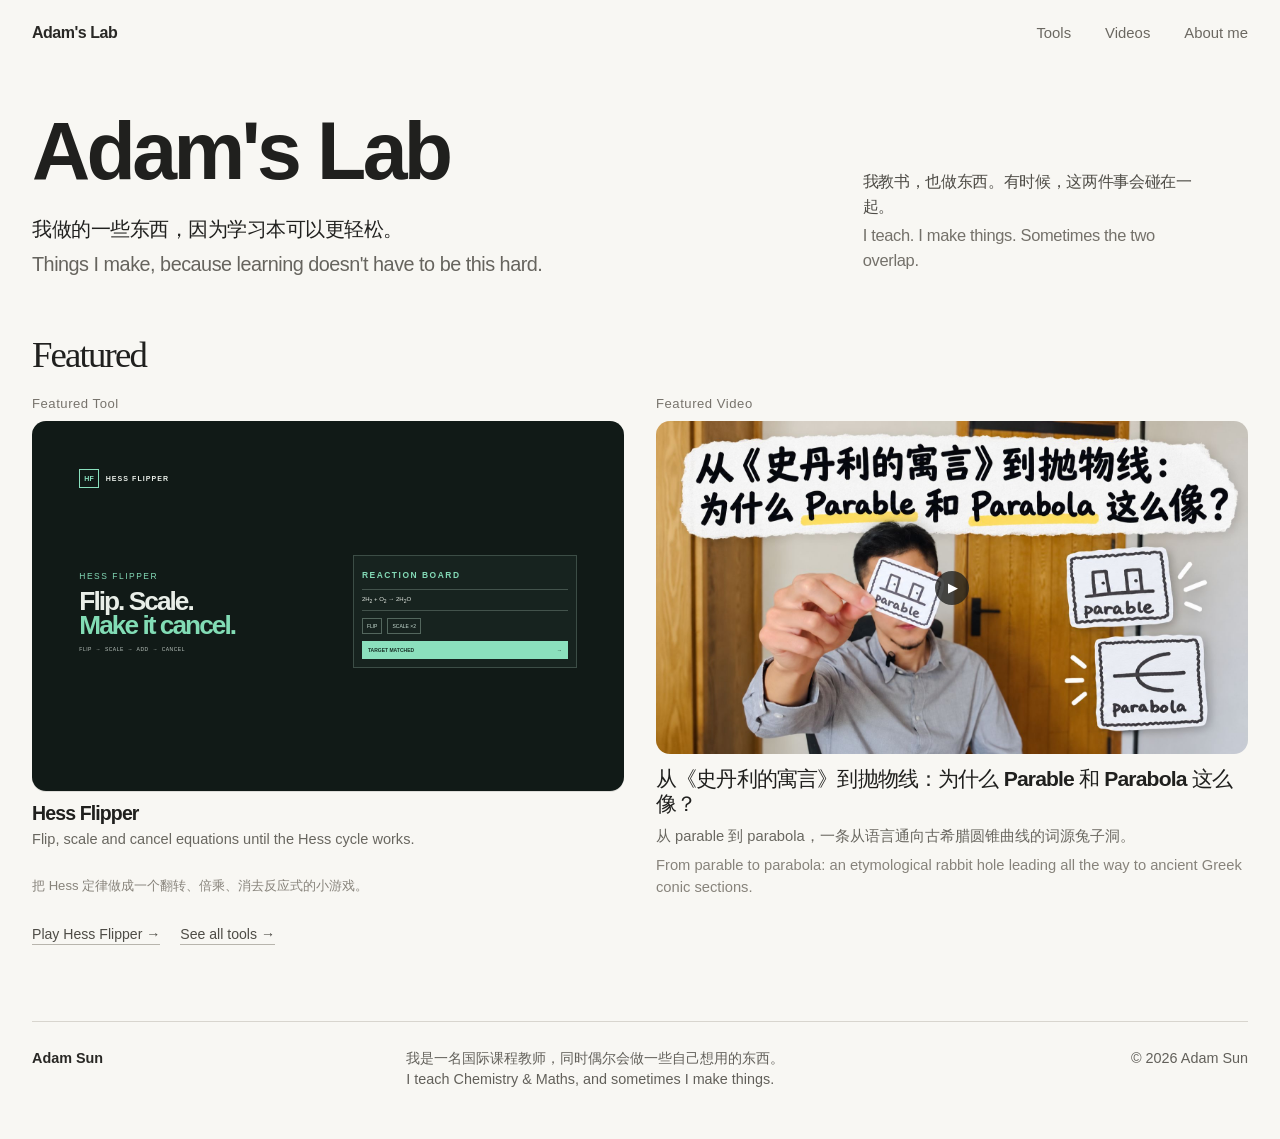
==== commit 5e62df4b: "Restructure Adam's Lab information architecture" ====
--- a/index.html
+++ b/index.html
@@ -3,82 +3,41 @@
   <head>
     <meta charset="UTF-8" />
     <meta name="viewport" content="width=device-width, initial-scale=1.0" />
-    <meta name="description" content="Small learning tools made by Adam Sun." />
+    <meta name="description" content="Things Adam Sun makes around teaching and learning." />
     <title>Adam's Lab</title>
-    <link rel="stylesheet" href="styles.css" />
+    <link rel="stylesheet" href="/styles.css" />
   </head>
   <body>
-    <main>
+    <header class="site-header">
+      <a class="site-brand" href="/" aria-current="page">Adam's Lab</a>
+      <nav class="site-nav" aria-label="Primary navigation">
+        <a href="/tools">Tools</a>
+        <a href="/videos">Videos</a>
+        <a href="/about">About me</a>
+      </nav>
+    </header>
+
+    <main class="home-main">
       <header class="intro">
         <div class="intro-primary">
           <h1>Adam's Lab</h1>
-          <p class="tagline" lang="zh-CN">我做的一些小工具，因为学习本可以更轻松。</p>
-          <p class="tagline tagline--english">Small tools I make, because learning doesn't have to be this hard.</p>
+          <p class="tagline" lang="zh-CN">我做的一些东西，因为学习本可以更轻松。</p>
+          <p class="tagline tagline--english">Things I make, because learning doesn't have to be this hard.</p>
         </div>
         <div class="intro-aside">
           <p lang="zh-CN">我教书，也做东西。有时候，这两件事会碰在一起。</p>
           <p>I teach. I make things. Sometimes the two overlap.</p>
-          <button class="about-link" type="button" aria-haspopup="dialog" aria-controls="about-modal">About me <span>→</span></button>
         </div>
       </header>
 
-      <section class="projects" id="projects" aria-label="Projects"></section>
-    </main>
-
-    <div class="about-modal" id="about-modal" hidden>
-      <section class="about-modal__panel" role="dialog" aria-modal="true" aria-labelledby="about-modal-title" tabindex="-1">
-        <header class="about-modal__header">
-          <h2 id="about-modal-title">About me</h2>
-          <button class="about-modal__close" type="button" aria-label="Close About me">×</button>
-        </header>
-
-        <div class="about-modal__content">
-          <section class="about-modal__opening" aria-label="Introduction">
-            <div>
-              <h3>Adam Sun</h3>
-              <div class="about-modal__intro">
-                <p lang="zh-CN">我教 Chemistry 和 Maths，也已经教了很多年。<br />不过，这大概是这个页面里最没意思的一件事。</p>
-                <p>I teach Chemistry &amp; Maths, and I've been doing it for quite a while.<br />But that's probably the least interesting part of this page.</p>
-              </div>
-            </div>
-            <img src="/public/about/about-hero.jpg" alt="Adam working at a laptop" />
-          </section>
-
-          <section class="about-modal__section about-modal__interests" aria-labelledby="interests-title">
-            <div class="about-modal__section-heading">
-              <h3 id="interests-title">A few things I'm into</h3>
-              <p lang="zh-CN">一些我很喜欢的东西</p>
-            </div>
-            <div class="about-modal__interest-list">
-              <article><h4>Songwriting</h4><p lang="zh-CN">偶尔写歌，而且理由可能很具体。</p><p>Sometimes I write songs, occasionally for very specific reasons.</p></article>
-              <article><h4>Test kitchen</h4><p lang="zh-CN">喜欢给做饭加一些不太合理的限制。</p><p>Cooking under unnecessary constraints.</p></article>
-              <article><h4>Open-world survival craft</h4><p lang="zh-CN">Subnautica / The Planet Crafter 这类游戏会让我消失很久。</p><p>The kind of games I can disappear into for 200+ hours.</p></article>
-            </div>
-          </section>
-
-          <section class="about-modal__section about-modal__places" aria-labelledby="places-title">
-            <div class="about-modal__section-heading">
-              <h3 id="places-title">Digital nomad, allegedly.</h3>
-              <p lang="zh-CN">据说算是个 digital nomad。</p>
-            </div>
-            <div class="about-modal__places-copy">
-              <p lang="zh-CN">我确实在不少怎么看都不太像办公室的地方上过课、做过东西。</p>
-              <p>I've taught and built things from more places than I probably should.</p>
-            </div>
-            <div class="about-modal__photos">
-              <figure><img src="/public/about/tiger-leaping-gorge-yunnan.JPG" alt="Working with a laptop at Tiger Leaping Gorge, Yunnan" /><figcaption>Tiger Leaping Gorge, Yunnan</figcaption></figure>
-              <figure class="about-modal__photo--chiang"><img src="/public/about/chiang-mai.jpg" alt="Working with a laptop in Chiang Mai" /><figcaption>Chiang Mai</figcaption></figure>
-              <figure class="about-modal__photo--shibuya"><img src="/public/about/shibuya-tokyo.jpg" alt="Working with a laptop in Shibuya, Tokyo" /><figcaption>Shibuya, Tokyo</figcaption></figure>
-            </div>
-          </section>
-
-          <section class="about-modal__ending" aria-label="A final note">
-            <p lang="zh-CN">Adam's Lab 里的很多东西，大概都是从同一个念头开始的：<br />“这个有点烦。要不我做个东西。”</p>
-            <p>Most things in Adam's Lab probably started with the same thought:<br />“This is annoying. I should probably make something.”</p>
-          </section>
+      <section class="featured" aria-labelledby="featured-title">
+        <h2 id="featured-title">Featured</h2>
+        <div class="featured-grid">
+          <article class="featured-item" id="featured-tool"></article>
+          <article class="featured-item" id="featured-video"></article>
         </div>
       </section>
-    </div>
+    </main>
 
     <footer>
       <p>Adam Sun</p>
@@ -86,6 +45,6 @@
       <p class="copyright">© <span id="year"></span> Adam Sun</p>
     </footer>
 
-    <script src="app.js"></script>
+    <script src="/app.js"></script>
   </body>
 </html>
--- a/styles.css
+++ b/styles.css
@@ -10,6 +10,12 @@
 body { margin: 0; min-width: 320px; }
 
 main, footer { width: min(1240px, calc(100% - 64px)); margin: 0 auto; }
+.site-header { width: min(1240px, calc(100% - 64px)); margin: 0 auto; padding: 24px 0; display: flex; align-items: center; justify-content: space-between; gap: 24px; }
+.site-brand { color: #292825; font-weight: 650; letter-spacing: -.03em; text-decoration: none; }
+.site-nav { display: flex; align-items: center; gap: clamp(18px, 3vw, 34px); }
+.site-nav a { color: #6b6861; font-size: .93rem; text-decoration: none; }
+.site-nav a:hover, .site-nav a:focus-visible, .site-nav a[aria-current="page"] { color: #292825; }
+.site-nav a:focus-visible, .site-brand:focus-visible, .featured-links a:focus-visible, .video-thumb:focus-visible { outline: 2px solid #20201e; outline-offset: 4px; }
 .intro { display: grid; grid-template-columns: minmax(0, 1.3fr) minmax(270px, .7fr); column-gap: clamp(48px, 9vw, 150px); align-items: end; padding: 74px 0 54px; }
 h1 { font-family: "Helvetica Neue", Helvetica, Arial, sans-serif; font-size: clamp(3.6rem, 6.3vw, 6rem); letter-spacing: -0.045em; line-height: .94; margin: 0 0 24px; font-weight: 700; }
 .tagline { max-width: 550px; font-size: clamp(1.1rem, 1.55vw, 1.35rem); letter-spacing: -.025em; line-height: 1.55; margin: 0; }
@@ -17,24 +23,20 @@
 .intro-aside { max-width: 330px; padding-bottom: 6px; color: #4e4c46; font-size: 1.03rem; letter-spacing: -.02em; line-height: 1.52; }
 .intro-aside p { margin: 0; }
 .intro-aside p + p { color: #74716a; margin-top: 4px; }
-.about-link { appearance: none; background: transparent; border: 0; border-bottom: 1px solid #b8b5ad; color: #4e4c46; cursor: pointer; display: inline-block; font: inherit; font-size: .92rem; margin-top: 20px; padding: 0 0 2px; text-align: left; }
-.about-link span { padding-left: 2px; transition: padding .2s ease; }.about-link:hover span, .about-link:focus-visible span { padding-left: 7px; }
 
-.projects { display: grid; grid-template-columns: repeat(2, minmax(0, 1fr)); gap: 58px 36px; align-items: start; padding-bottom: 110px; }
-.project { display: block; color: inherit; text-decoration: none; min-width: 0; }
-.preview { overflow: hidden; box-shadow: 0 1px 0 rgba(28, 26, 22, .12); transition: transform .24s ease, box-shadow .24s ease; }
-.project:hover .preview, .project:focus-visible .preview { transform: translateY(-5px) rotate(-.15deg); box-shadow: 0 12px 24px rgba(37, 33, 23, .1); }
+.projects { display: grid; grid-template-columns: repeat(4, minmax(0, 1fr)); gap: 38px 24px; align-items: stretch; padding-bottom: 88px; }
+.project { color: inherit; display: block; min-width: 0; text-decoration: none; }
+.preview { aspect-ratio: 1.36 / 1; border-radius: 14px; overflow: hidden; box-shadow: 0 1px 0 rgba(28, 26, 22, .12); transition: transform .18s ease; }
+.project:hover .preview, .project:focus-visible .preview { transform: translateY(-2px) scale(1.012); }
 .project:focus-visible { outline: 2px solid #20201e; outline-offset: 8px; }
-.preview--hess { aspect-ratio: 1.6 / 1; }
-.preview--recall { aspect-ratio: 1.5 / 1; }
-.preview--decoder { aspect-ratio: 1.6 / 1; }
-.preview--bonding { aspect-ratio: 1.6 / 1; }
-.project-copy { padding-top: 14px; max-width: 540px; }
-.project-copy h2 { font-weight: 650; letter-spacing: -.05em; font-size: clamp(1.6rem, 2.1vw, 2.15rem); margin: 0 0 6px; }
-.project-copy p { color: #696760; font-size: 1rem; line-height: 1.48; margin: 0 0 12px; max-width: 430px; }
-.project-copy > span { font-size: .94rem; border-bottom: 1px solid #b8b5ad; padding-bottom: 2px; }
+.preview--hess, .preview--recall, .preview--decoder, .preview--bonding, .preview--redox, .preview--integration, .preview--series, .preview--master { aspect-ratio: 1.36 / 1; }
+.project-copy { max-width: none; padding-top: 10px; }
+.project-copy h2 { font-size: clamp(1.22rem, 1.45vw, 1.52rem); font-weight: 650; letter-spacing: -.045em; line-height: 1.08; margin: 0 0 5px; min-height: 2.16em; }
+.project-copy p { -webkit-box-orient: vertical; -webkit-line-clamp: 2; color: #696760; display: -webkit-box; font-size: .91rem; line-height: 1.45; margin: 0; max-width: none; min-height: 2.9em; overflow: hidden; }
+.project-copy .project-copy__zh { color: #87837b; font-size: .82rem; margin-top: 4px; }
+.project-copy > span { align-self: flex-start; font-size: .88rem; border-bottom: 1px solid #b8b5ad; margin-top: 10px; padding-bottom: 2px; }
 .project-copy > span b { font-size: 1.1em; padding-left: 3px; transition: padding .2s ease; }
-.project:hover .project-copy > span b { padding-left: 8px; }
+.project:hover .project-copy > span b, .project:focus-visible .project-copy > span b { padding-left: 6px; }
 
 /* Hess Flipper miniature */
 .hess-preview { height: 100%; background: #111a17; color: #e9eee8; padding: clamp(16px, 2.5vw, 32px); font-family: Arial, sans-serif; }
@@ -65,22 +67,86 @@
 .bonding-preview { height: 100%; background: #fffefb; color: #2e3333; font-family: Arial, sans-serif; }.bonding-bar { height: 13%; display: flex; align-items: center; padding: 0 6%; border-bottom: 1px solid #d5d5d0; font-size: clamp(7px, .8vw, 11px); }.bonding-bar b { font-family: Georgia, serif; font-size: 1.25em; letter-spacing: -.03em; }.bonding-bar small { margin-left: auto; color: #747571; font-size: .72em; }.bonding-body { padding: 7% 9%; }.bonding-controls { display: flex; gap: 6px; align-items: center; font-size: clamp(5px, .55vw, 8px); color: #666861; }.bonding-controls span { border: 1px solid #cfcec7; padding: 5px 7px; flex: 1; }.bonding-controls span b { color: #2d4e55; display: block; font-size: 1.45em; margin-top: 2px; }.bonding-controls i { background: #3d646c; color: #fff; font-style: normal; font-weight: 700; padding: 10px 8px; font-size: .82em; }.bonding-chart { position: relative; width: 58%; aspect-ratio: 1.08 / 1; margin: 5% auto 0; border: 1px solid #b9b9b3; clip-path: polygon(50% 2%, 100% 100%, 0 100%); background: linear-gradient(63deg, #767d80 0 32%, transparent 32% 34%, #e4d686 34% 67%, transparent 67% 69%, #c9cdcb 69%); }.bonding-chart::before { content: ""; position: absolute; inset: 0; background: linear-gradient(117deg, transparent 0 49.3%, rgba(255,255,255,.72) 49.5% 50.5%, transparent 50.7%); }.bonding-label { position: absolute; z-index: 1; font-size: clamp(4px, .48vw, 7px); font-weight: 700; letter-spacing: .07em; }.bonding-label--ionic { left: 44%; top: 19%; }.bonding-label--metallic { bottom: 12%; left: 13%; color: #fff; }.bonding-label--covalent { bottom: 12%; right: 11%; }.bonding-point { position: absolute; z-index: 2; width: clamp(8px, 1.2vw, 15px); aspect-ratio: 1; border-radius: 50%; background: #fffefb; border: 2px solid #c86d49; left: 57%; top: 46%; box-shadow: 0 0 0 2px rgba(200, 109, 73, .18); }.bonding-chart em { position: absolute; font-style: normal; color: #6b6b65; font-size: clamp(4px, .44vw, 6px); bottom: -18%; left: 17%; white-space: nowrap; }
 
 /* Redox Workbench miniature */
-.preview--redox { aspect-ratio: 1.6 / 1; }.redox-preview { height: 100%; background: #eef4f7; color: #1f3048; font-family: Arial, sans-serif; padding: 6%; }.redox-panel { height: 100%; background: #fff; border: 1px solid #d8e1e6; border-radius: 6px; padding: 6%; }.redox-step { color: #437596; font-size: clamp(5px, .54vw, 8px); font-weight: 700; letter-spacing: .16em; margin-bottom: 5px; }.redox-panel > strong { display: block; font-size: clamp(12px, 1.45vw, 20px); letter-spacing: -.04em; }.redox-reaction { font-size: clamp(10px, 1.18vw, 16px); font-weight: 700; letter-spacing: -.035em; margin: 7px 0; }.redox-reaction sub, .redox-reaction sup, .redox-chips sub, .redox-chips sup { font-size: .67em; }.redox-chips { display: flex; gap: 5px; }.redox-chips b { border: 1px solid #9ec2d3; border-radius: 4px; color: #35627d; font-size: clamp(6px, .67vw, 9px); padding: 5px 7px; }.redox-halves { display: grid; grid-template-columns: repeat(2, minmax(0, 1fr)); gap: 6%; margin-top: 8%; }.redox-half { display: grid; grid-template-columns: 1fr auto 1fr; gap: 3px 5px; border-top: 1px solid #d9e1e5; padding-top: 7px; }.redox-half > strong { grid-column: 1 / -1; font-size: clamp(5px, .56vw, 8px); letter-spacing: .06em; }.redox-half span { color: #7c8b95; font-size: clamp(4px, .45vw, 6px); font-weight: 700; }.redox-half i { border-bottom: 1px dashed #c4d0d7; color: #84949d; font-size: clamp(4px, .46vw, 6px); font-style: italic; padding: 4px 0; }.redox-half i:nth-of-type(1) { grid-column: 1 / 2; }.redox-half i:nth-of-type(2) { grid-column: 3 / 4; }.redox-half em { align-self: end; color: #4f86a6; font-size: clamp(8px, .8vw, 12px); font-style: normal; grid-column: 2 / 3; grid-row: 3 / 5; }
+.redox-preview { height: 100%; background: #eef4f7; color: #1f3048; font-family: Arial, sans-serif; padding: 6%; }.redox-panel { height: 100%; background: #fff; border: 1px solid #d8e1e6; border-radius: 6px; padding: 6%; }.redox-step { color: #437596; font-size: clamp(5px, .54vw, 8px); font-weight: 700; letter-spacing: .16em; margin-bottom: 5px; }.redox-panel > strong { display: block; font-size: clamp(12px, 1.45vw, 20px); letter-spacing: -.04em; }.redox-reaction { font-size: clamp(10px, 1.18vw, 16px); font-weight: 700; letter-spacing: -.035em; margin: 7px 0; }.redox-reaction sub, .redox-reaction sup, .redox-chips sub, .redox-chips sup { font-size: .67em; }.redox-chips { display: flex; gap: 5px; }.redox-chips b { border: 1px solid #9ec2d3; border-radius: 4px; color: #35627d; font-size: clamp(6px, .67vw, 9px); padding: 5px 7px; }.redox-halves { display: grid; grid-template-columns: repeat(2, minmax(0, 1fr)); gap: 6%; margin-top: 8%; }.redox-half { display: grid; grid-template-columns: 1fr auto 1fr; gap: 3px 5px; border-top: 1px solid #d9e1e5; padding-top: 7px; }.redox-half > strong { grid-column: 1 / -1; font-size: clamp(5px, .56vw, 8px); letter-spacing: .06em; }.redox-half span { color: #7c8b95; font-size: clamp(4px, .45vw, 6px); font-weight: 700; }.redox-half i { border-bottom: 1px dashed #c4d0d7; color: #84949d; font-size: clamp(4px, .46vw, 6px); font-style: italic; padding: 4px 0; }.redox-half i:nth-of-type(1) { grid-column: 1 / 2; }.redox-half i:nth-of-type(2) { grid-column: 3 / 4; }.redox-half em { align-self: end; color: #4f86a6; font-size: clamp(8px, .8vw, 12px); font-style: normal; grid-column: 2 / 3; grid-row: 3 / 5; }
 
 @media (min-width: 721px) { .preview--bonding .bonding-chart { width: 48%; margin-top: 3%; }.preview--recall .recall-question { right: 4%; top: 42%; width: 40%; padding: 6%; transform: scale(.88); transform-origin: top right; } }
 
+/* Compact project collection compositions */
+.preview--hess .hess-preview { padding: 8%; }.preview--hess .hess-top { font-size: clamp(6px, .55vw, 8px); gap: 7px; }.preview--hess .hf-mark { padding: 5px 4px; }.preview--hess .hess-game { gap: 10px; height: calc(100% - 28px); }.preview--hess .hess-copy { gap: 8px; }.preview--hess .hess-copy strong { font-size: clamp(19px, 2.05vw, 29px); }.preview--hess .hess-copy small { font-size: 5px; }.preview--hess .hess-panel { min-width: 0; padding: 8px; width: 45%; }.preview--hess .hess-panel p { font-size: 6px; margin: 7px 0; padding: 6px 0; }.preview--hess .hess-panel i { font-size: 5px; padding: 4px; }.preview--hess .hess-panel button { font-size: 5px; margin-top: 7px; padding: 6px; }
+.preview--recall .recall-body { padding: 8% 7% 0; }.preview--recall .recall-body > strong { font-size: clamp(21px, 2.05vw, 29px); }.preview--recall .recall-question { padding: 6%; right: 4%; top: 40%; transform: none; width: 53%; }.preview--recall .recall-question > b { font-size: 9px; margin: 6px 0; }.preview--recall .recall-answer { gap: 2px; padding-top: 5px; }.preview--recall .recall-answer em { font-size: 5px; padding: 2px; }.preview--recall .self-mark { margin-top: 5px; }
+.preview--decoder .decoder-heading { padding: 6% 7% 4%; }.preview--decoder .decoder-heading b { font-size: clamp(17px, 1.62vw, 23px); }.preview--decoder .decoder-workspace { min-height: 49%; }.preview--decoder .question-copy, .preview--decoder .concept-panel { padding: 8%; }.preview--decoder .question-copy p { font-size: 10px; line-height: 1.35; margin-bottom: 8px; }.preview--decoder .concept-panel b { font-size: 10px; }.preview--decoder .concept-panel p { font-size: 7px; margin: 6px 0; }
+.preview--bonding .bonding-body { padding: 6% 8%; }.preview--bonding .bonding-chart { margin-top: 4%; width: 62%; }.preview--bonding .bonding-controls { font-size: 5px; }.preview--bonding .bonding-controls span { padding: 4px 5px; }.preview--bonding .bonding-controls i { padding: 8px 6px; }
+.preview--redox .redox-preview { padding: 5%; }.preview--redox .redox-panel { padding: 5%; }.preview--redox .redox-panel > strong { font-size: clamp(13px, 1.22vw, 17px); }.preview--redox .redox-reaction { font-size: clamp(10px, .92vw, 13px); margin: 5px 0; }.preview--redox .redox-chips { gap: 3px; }.preview--redox .redox-chips b { font-size: 5px; padding: 4px 5px; }.preview--redox .redox-halves { gap: 4%; margin-top: 6%; }.preview--redox .redox-half { gap: 2px 3px; padding-top: 5px; }.preview--redox .redox-half > strong { font-size: 5px; }.preview--redox .redox-half span, .preview--redox .redox-half i { font-size: 4px; }.preview--redox .redox-half i { padding: 3px 0; }
+.integration-preview { background-color: #e7d8bc; background-image: radial-gradient(#a87e52 1px, transparent 1px); background-size: 8px 8px; color: #583d28; font-family: "Courier New", monospace; height: 100%; padding: 7%; }.integration-preview__bar { align-items: center; border-bottom: 2px solid #8a6240; display: flex; font-size: 6px; font-weight: 700; gap: 6px; letter-spacing: .08em; padding-bottom: 6px; }.integration-preview__bar span { font-family: Georgia, serif; font-size: 18px; line-height: .7; }.integration-preview__body { background: #f6ecd9; border: 2px solid #8a6240; margin-top: 8px; padding: 8px; }.integration-preview__body small { font-size: 5px; font-weight: 700; }.integration-preview__body > strong { display: block; font-family: Georgia, serif; font-size: clamp(16px, 1.65vw, 23px); letter-spacing: -.05em; margin: 5px 0 7px; }.integration-preview__body > p { font-size: 7px; font-weight: 700; margin: 0 0 6px; }.integration-preview__body > div { display: grid; gap: 3px; grid-template-columns: repeat(2, minmax(0, 1fr)); }.integration-preview__body b, .integration-preview__body span { border: 1px solid #a67a52; font-size: 5px; padding: 4px; }.integration-preview__body b { background: #755137; color: #fff7e7; }
+.series-preview { background: #07182d; background-image: radial-gradient(circle at 18% 22%, #b9e5ef 0 1px, transparent 1.5px), radial-gradient(circle at 78% 30%, #76b5df 0 1px, transparent 1.5px), radial-gradient(circle at 42% 70%, #b9e5ef 0 1px, transparent 1.5px); color: #d9f5f8; height: 100%; padding: 8%; }.series-preview__panel { background: #10365b; border: 1px solid #4f9fc6; height: 100%; padding: 9%; }.series-preview small { color: #7ad7ed; font-family: "Courier New", monospace; font-size: 6px; letter-spacing: .1em; }.series-preview strong { display: block; font-family: Georgia, serif; font-size: clamp(17px, 1.8vw, 24px); letter-spacing: -.04em; margin: 8px 0; }.series-preview strong sup, .series-preview strong sub { font-family: Arial, sans-serif; font-size: .48em; }.series-preview strong i { font-style: normal; }.series-preview p { color: #c4e5ee; font-size: 7px; font-weight: 700; line-height: 1.25; margin: 0 0 7px; }.series-preview__panel > div { display: grid; gap: 3px; grid-template-columns: repeat(2, minmax(0, 1fr)); }.series-preview__panel b, .series-preview__panel span { border: 1px solid #4f91b6; font-size: 5px; padding: 4px; }.series-preview__panel b { background: #19739a; color: #efffff; }
+.master-preview { background: #fffdf9; color: #253943; font-family: Arial, sans-serif; height: 100%; padding: 8%; }.master-preview__heading b { display: block; font-family: Georgia, serif; font-size: clamp(19px, 1.9vw, 25px); letter-spacing: -.06em; line-height: .9; }.master-preview__heading span { color: #e16e62; display: block; font-size: 7px; font-weight: 700; margin-top: 5px; }.master-preview__modules { display: grid; gap: 5px; grid-template-columns: repeat(2, minmax(0, 1fr)); margin-top: 9px; }.master-preview__modules i { align-items: flex-start; border-radius: 6px; display: flex; font-size: 7px; font-style: normal; font-weight: 700; line-height: 1.1; min-height: 38px; padding: 7px; }.master-preview__modules i:nth-child(1) { background: #f3b39d; }.master-preview__modules i:nth-child(2) { background: #f5dd8b; }.master-preview__modules i:nth-child(3) { background: #94d5cc; }.master-preview__modules i:nth-child(4) { background: #c9b6e3; }
+
+@media (max-width: 1020px) and (min-width: 721px) { .projects { grid-template-columns: repeat(2, minmax(0, 1fr)); gap: 42px 28px; }.preview--hess, .preview--recall, .preview--decoder, .preview--bonding, .preview--redox, .preview--integration, .preview--series, .preview--master { aspect-ratio: 1.42 / 1; }.project-copy h2 { font-size: 1.45rem; }.project-copy p { font-size: .96rem; }.project-copy .project-copy__zh { font-size: .86rem; }.preview--hess .hess-copy strong { font-size: clamp(26px, 4.2vw, 38px); }.preview--hess .hess-panel { padding: 12px; }.preview--hess .hess-panel p { font-size: 9px; }.preview--hess .hess-panel i, .preview--hess .hess-panel button { font-size: 7px; }.preview--recall .recall-body > strong { font-size: clamp(27px, 4.4vw, 37px); }.preview--recall .recall-question { width: 45%; }.preview--decoder .decoder-heading b { font-size: 26px; }.preview--decoder .question-copy p { font-size: 13px; }.preview--decoder .concept-panel b { font-size: 13px; }.preview--redox .redox-panel > strong { font-size: 19px; }.preview--redox .redox-reaction { font-size: 15px; }.preview--redox .redox-chips b { font-size: 8px; } }
+
 .redox-half span:nth-of-type(1), .redox-half i:nth-of-type(1) { grid-column: 1 / 2; }.redox-half span:nth-of-type(2), .redox-half i:nth-of-type(2) { grid-column: 3 / 4; }.redox-half span:nth-of-type(1), .redox-half span:nth-of-type(2) { grid-row: 2; }.redox-half i:nth-of-type(1), .redox-half i:nth-of-type(2) { grid-row: 3; }.redox-half em { grid-row: 2 / 4; }
 
-/* About modal */
-body.about-modal-open { overflow: hidden; }
-.about-modal[hidden] { display: none; }.about-modal { align-items: center; background: rgba(37, 35, 30, .18); display: grid; inset: 0; justify-items: center; padding: clamp(20px, 4vw, 56px); position: fixed; z-index: 10; }.about-modal__panel { background: #f8f7f3; box-shadow: 0 18px 48px rgba(37, 33, 23, .12); max-height: 85vh; overflow-y: auto; overscroll-behavior: contain; padding: clamp(30px, 4.2vw, 60px); width: min(78vw, 1160px); -webkit-overflow-scrolling: touch; }.about-modal__header { align-items: flex-start; display: flex; justify-content: space-between; margin-bottom: clamp(28px, 4vw, 48px); }.about-modal__header h2 { font-family: "Helvetica Neue", Helvetica, Arial, sans-serif; font-size: clamp(3rem, 5vw, 5rem); font-weight: 700; letter-spacing: -.055em; line-height: .92; margin: 0; }.about-modal__close { appearance: none; background: transparent; border: 0; color: #4e4c46; cursor: pointer; font: inherit; font-size: 2rem; line-height: .8; padding: 4px 0 8px 16px; }.about-modal__close:focus-visible, .about-link:focus-visible { outline: 2px solid #20201e; outline-offset: 4px; }.about-modal__opening { align-items: end; display: grid; gap: clamp(30px, 6vw, 88px); grid-template-columns: minmax(0, 1fr) minmax(220px, .36fr); }.about-modal__opening h3, .about-modal__section-heading h3 { font-family: Georgia, serif; font-size: clamp(2rem, 3.2vw, 3.25rem); font-weight: 400; letter-spacing: -.06em; line-height: 1; margin: 0; }.about-modal__intro { font-size: clamp(1.1rem, 1.5vw, 1.36rem); letter-spacing: -.03em; line-height: 1.5; margin-top: 17px; max-width: 630px; }.about-modal__intro p { margin: 0; }.about-modal__intro p + p { color: #686660; margin-top: 13px; }.about-modal__opening img { display: block; height: min(28vw, 292px); max-height: 292px; object-fit: cover; object-position: 54% 62%; width: 100%; }.about-modal__section, .about-modal__ending { border-top: 1px solid #d8d5ce; margin-top: clamp(32px, 5vw, 58px); padding-top: clamp(20px, 2.8vw, 34px); }.about-modal__section-heading p { color: #77736c; font-size: .95rem; margin: 8px 0 0; }.about-modal__interest-list { display: grid; gap: clamp(26px, 4vw, 56px); grid-template-columns: repeat(3, minmax(0, 1fr)); margin-top: 28px; }.about-modal__interest-list article { min-width: 0; }.about-modal__interest-list h4 { font-family: Georgia, serif; font-size: clamp(1.35rem, 2vw, 1.85rem); font-weight: 400; letter-spacing: -.05em; line-height: 1.05; margin: 0 0 11px; }.about-modal__interest-list p, .about-modal__places-copy p { color: #55534e; font-size: .98rem; line-height: 1.55; margin: 0; }.about-modal__interest-list p + p, .about-modal__places-copy p + p { color: #77736c; margin-top: 8px; }.about-modal__places-copy { margin: 18px 0 25px; max-width: 560px; }.about-modal__photos { align-items: start; display: grid; gap: 22px; grid-template-columns: 1.1fr .84fr .96fr; }.about-modal__photos figure { margin: 0; min-width: 0; }.about-modal__photos img { display: block; height: auto; width: 100%; }.about-modal__photos figcaption { color: #6e6b65; font-size: .84rem; margin-top: 9px; }.about-modal__photo--chiang { margin-top: 38px !important; }.about-modal__photo--shibuya { margin-top: 16px !important; }.about-modal__ending { padding-bottom: 4px; }.about-modal__ending p { font-size: clamp(1.12rem, 1.8vw, 1.48rem); letter-spacing: -.035em; line-height: 1.45; margin: 0; max-width: 710px; }.about-modal__ending p + p { color: #66635d; margin-top: 13px; }
+/* About page content */
+.about-opening { align-items: end; display: grid; gap: clamp(30px, 6vw, 88px); grid-template-columns: minmax(0, 1fr) minmax(220px, .36fr); }
+.about-opening h2, .about-section-heading h2 { font-family: Georgia, serif; font-size: clamp(2rem, 3.2vw, 3.25rem); font-weight: 400; letter-spacing: -.06em; line-height: 1; margin: 0; }
+.about-intro { font-size: clamp(1.1rem, 1.5vw, 1.36rem); letter-spacing: -.03em; line-height: 1.5; margin-top: 17px; max-width: 630px; }
+.about-intro p { margin: 0; }
+.about-intro p + p { color: #686660; margin-top: 13px; }
+.about-opening img { display: block; height: min(28vw, 292px); max-height: 292px; object-fit: cover; object-position: 54% 62%; width: 100%; }
+.about-section, .about-ending { border-top: 1px solid #d8d5ce; margin-top: clamp(32px, 5vw, 58px); padding-top: clamp(20px, 2.8vw, 34px); }
+.about-section-heading p { color: #77736c; font-size: .95rem; margin: 8px 0 0; }
+.about-interest-list { display: grid; gap: clamp(26px, 4vw, 56px); grid-template-columns: repeat(3, minmax(0, 1fr)); margin-top: 28px; }
+.about-interest-list article { min-width: 0; }
+.about-interest-list h3 { font-family: Georgia, serif; font-size: clamp(1.35rem, 2vw, 1.85rem); font-weight: 400; letter-spacing: -.05em; line-height: 1.05; margin: 0 0 11px; }
+.about-interest-list p, .about-places-copy p { color: #55534e; font-size: .98rem; line-height: 1.55; margin: 0; }
+.about-interest-list p + p, .about-places-copy p + p { color: #77736c; margin-top: 8px; }
+.about-places-copy { margin: 18px 0 25px; max-width: 560px; }
+.about-photos { align-items: start; display: grid; gap: 22px; grid-template-columns: 1.1fr .84fr .96fr; }
+.about-photos figure { margin: 0; min-width: 0; }
+.about-photos img { display: block; height: auto; width: 100%; }
+.about-photos figcaption { color: #6e6b65; font-size: .84rem; margin-top: 9px; }
+.about-photo--chiang { margin-top: 38px !important; }
+.about-photo--shibuya { margin-top: 16px !important; }
+.about-ending { padding-bottom: 4px; }
+.about-ending p { font-size: clamp(1.12rem, 1.8vw, 1.48rem); letter-spacing: -.035em; line-height: 1.45; margin: 0; max-width: 710px; }
+.about-ending p + p { color: #66635d; margin-top: 13px; }
 
 footer { border-top: 1px solid #d8d5ce; padding: 26px 0 48px; color: #62605a; font-size: .9rem; line-height: 1.5; display: grid; grid-template-columns: 1fr 2fr auto; gap: 24px; } footer p { margin: 0; } footer p:first-child { color: #292825; font-weight: 600; }.copyright { white-space: nowrap; }
 
-@media (max-width: 720px) { main, footer { width: min(100% - 40px, 560px); }.intro { display: block; padding: 54px 0 42px; } h1 { font-size: clamp(3.15rem, 14.3vw, 4.5rem); letter-spacing: -.05em; margin-bottom: 24px; }.intro-aside { max-width: 350px; margin-top: 31px; font-size: 1rem; }.projects { display: block; padding-bottom: 70px; }.project { width: 100%; margin: 0 0 44px; }.preview--hess { aspect-ratio: 1.5 / 1; }.preview--recall { aspect-ratio: 1.25 / 1; }.preview--decoder { aspect-ratio: 1.25 / 1; }.preview--bonding { aspect-ratio: 1.28 / 1; }.hess-game { gap: 12px; }.hess-panel { min-width: 42%; }.hess-copy strong { font-size: clamp(20px, 8vw, 35px); }.recall-body > strong { font-size: clamp(23px, 9vw, 38px); }.recall-question { width: 49%; top: 38%; }.decoder-heading b { font-size: clamp(19px, 7vw, 28px); } footer { display: block; padding-bottom: 34px; } footer p { margin-bottom: 16px; }.about-modal { padding: 12px; }.about-modal__panel { max-height: calc(100vh - 24px); padding: 25px 20px 30px; width: calc(100vw - 24px); }.about-modal__header { margin-bottom: 30px; }.about-modal__header h2 { font-size: clamp(2.8rem, 14vw, 4.2rem); }.about-modal__opening { display: block; }.about-modal__opening img { height: auto; margin-top: 25px; max-width: 300px; width: 78%; }.about-modal__section, .about-modal__ending { margin-top: 34px; padding-top: 21px; }.about-modal__interest-list { display: block; margin-top: 24px; }.about-modal__interest-list article + article { margin-top: 26px; }.about-modal__photos { display: block; }.about-modal__photos figure + figure { margin-top: 25px !important; }.about-modal__photo--chiang, .about-modal__photo--shibuya { margin-top: 25px !important; } }
+@media (max-width: 720px) { main, footer, .site-header { width: min(100% - 40px, 560px); }.site-header { align-items: flex-start; display: grid; gap: 15px; padding: 20px 0; }.site-nav { gap: clamp(18px, 7vw, 30px); }.intro { display: block; padding: 54px 0 42px; } h1 { font-size: clamp(3.15rem, 14.3vw, 4.5rem); letter-spacing: -.05em; margin-bottom: 24px; }.intro-aside { max-width: 350px; margin-top: 31px; font-size: 1rem; }.projects { display: block; padding-bottom: 70px; }.project { width: 100%; margin: 0 0 44px; }.preview--hess { aspect-ratio: 1.5 / 1; }.preview--recall { aspect-ratio: 1.25 / 1; }.preview--decoder { aspect-ratio: 1.25 / 1; }.preview--bonding { aspect-ratio: 1.28 / 1; }.hess-game { gap: 12px; }.hess-panel { min-width: 42%; }.hess-copy strong { font-size: clamp(20px, 8vw, 35px); }.recall-body > strong { font-size: clamp(23px, 9vw, 38px); }.recall-question { width: 49%; top: 38%; }.decoder-heading b { font-size: clamp(19px, 7vw, 28px); } footer { display: block; padding-bottom: 34px; } footer p { margin-bottom: 16px; }.about-opening { display: block; }.about-opening img { height: auto; margin-top: 25px; max-width: 300px; width: 78%; }.about-section, .about-ending { margin-top: 34px; padding-top: 21px; }.about-interest-list { display: block; margin-top: 24px; }.about-interest-list article + article { margin-top: 26px; }.about-photos { display: block; }.about-photos figure + figure { margin-top: 25px !important; }.about-photo--chiang, .about-photo--shibuya { margin-top: 25px !important; } }
 
 @media (max-width: 720px) { .preview--redox { aspect-ratio: 1.3 / 1; }.redox-preview { padding: 5%; }.redox-panel { padding: 5%; }.redox-halves { margin-top: 6%; } }
 
 @media (max-width: 720px) { .preview--recall { aspect-ratio: 1.1 / 1; }.preview--recall .recall-body > strong { font-size: clamp(22px, 7vw, 30px); }.preview--recall .recall-question { top: 45%; transform: scale(.9); transform-origin: top right; } }
 
 @media (max-width: 390px) { .hess-panel { min-width: 45%; padding: 9px; }.hess-panel p { white-space: nowrap; overflow: hidden; }.hess-panel div { flex-wrap: wrap; }.recall-question { padding: 6%; }.decoder-workspace { grid-template-columns: 1fr; }.question-copy { border-right: 0; border-bottom: 1px solid #d9d8d0; padding: 7%; }.concept-panel { padding: 7%; }.preview--decoder { aspect-ratio: 1.05 / 1; } }
+
+.page-title { font-family: "Helvetica Neue", Helvetica, Arial, sans-serif; font-size: clamp(2.6rem, 5vw, 3.6rem); letter-spacing: -.055em; line-height: .95; margin: 38px 0 34px; }
+.collection-main { min-height: 60vh; }
+.collection-main .projects { padding-bottom: 84px; }
+.featured { padding: 0 0 76px; }
+.featured > h2 { font-family: Georgia, serif; font-size: clamp(1.8rem, 3vw, 2.3rem); font-weight: 400; letter-spacing: -.05em; margin: 0 0 20px; }
+.featured-grid { display: grid; grid-template-columns: repeat(2, minmax(0, 1fr)); gap: 32px; }
+.featured-item { min-width: 0; }
+.featured-label { color: #77736c; font-size: .82rem; letter-spacing: .04em; margin: 0 0 10px; }
+.featured-preview { aspect-ratio: 1.6 / 1; display: block; text-decoration: none; }
+.featured-copy { padding-top: 12px; }
+.featured-copy h2 { min-height: 0; }
+.featured-links { display: flex; flex-wrap: wrap; gap: 20px; margin-top: 12px; }
+.featured-links a { border-bottom: 1px solid #b8b5ad; color: #4e4c46; font-size: .88rem; padding-bottom: 2px; text-decoration: none; }
+.featured-links a:hover { color: #20201e; }
+.video-grid { display: grid; grid-template-columns: repeat(2, minmax(0, 1fr)); gap: 44px 30px; padding-bottom: 88px; }
+.video-card { min-width: 0; }
+.video-media { aspect-ratio: 16 / 9; border-radius: 14px; overflow: hidden; position: relative; }
+.video-thumb { appearance: none; background: #e9e6df; border: 0; cursor: pointer; display: block; height: 100%; padding: 0; position: relative; width: 100%; }
+.video-thumb img { display: block; height: 100%; object-fit: cover; width: 100%; }
+.video-thumb > span { align-items: center; background: rgba(32, 32, 30, .78); border-radius: 50%; color: white; display: flex; font-size: .8rem; height: 34px; justify-content: center; left: 50%; padding-left: 2px; position: absolute; top: 50%; transform: translate(-50%, -50%); transition: background .18s ease; width: 34px; }
+.video-thumb:hover > span, .video-thumb:focus-visible > span { background: #20201e; }
+.video-media iframe { border: 0; display: block; height: 100%; width: 100%; }
+.video-copy { padding-top: 13px; }
+.video-copy h2 { font-size: clamp(1.18rem, 1.65vw, 1.45rem); font-weight: 650; letter-spacing: -.04em; line-height: 1.16; margin: 0 0 9px; }
+.video-copy p { color: #696760; font-size: .92rem; line-height: 1.5; margin: 0; }
+.video-copy p + p { color: #87837b; margin-top: 7px; }
+.about-main { max-width: 1080px; padding-bottom: 76px; }
+
+@media (min-width: 721px) { .home-main .intro { padding-top: 48px; }.featured-tool .hess-copy strong { font-size: clamp(26px, 3vw, 38px); }.featured-tool .hess-panel { padding: 11px; }.featured-tool .hess-panel p { font-size: 9px; }.featured-tool .hess-panel i, .featured-tool .hess-panel button { font-size: 7px; } }
+@media (max-width: 720px) { .page-title { margin: 30px 0 26px; }.featured-grid, .video-grid { grid-template-columns: 1fr; }.featured { padding-bottom: 62px; }.featured-grid { gap: 36px; }.featured-preview { aspect-ratio: 1.5 / 1; }.video-grid { gap: 38px; padding-bottom: 70px; }.video-copy h2 { font-size: 1.25rem; }.about-main { padding-bottom: 60px; } }
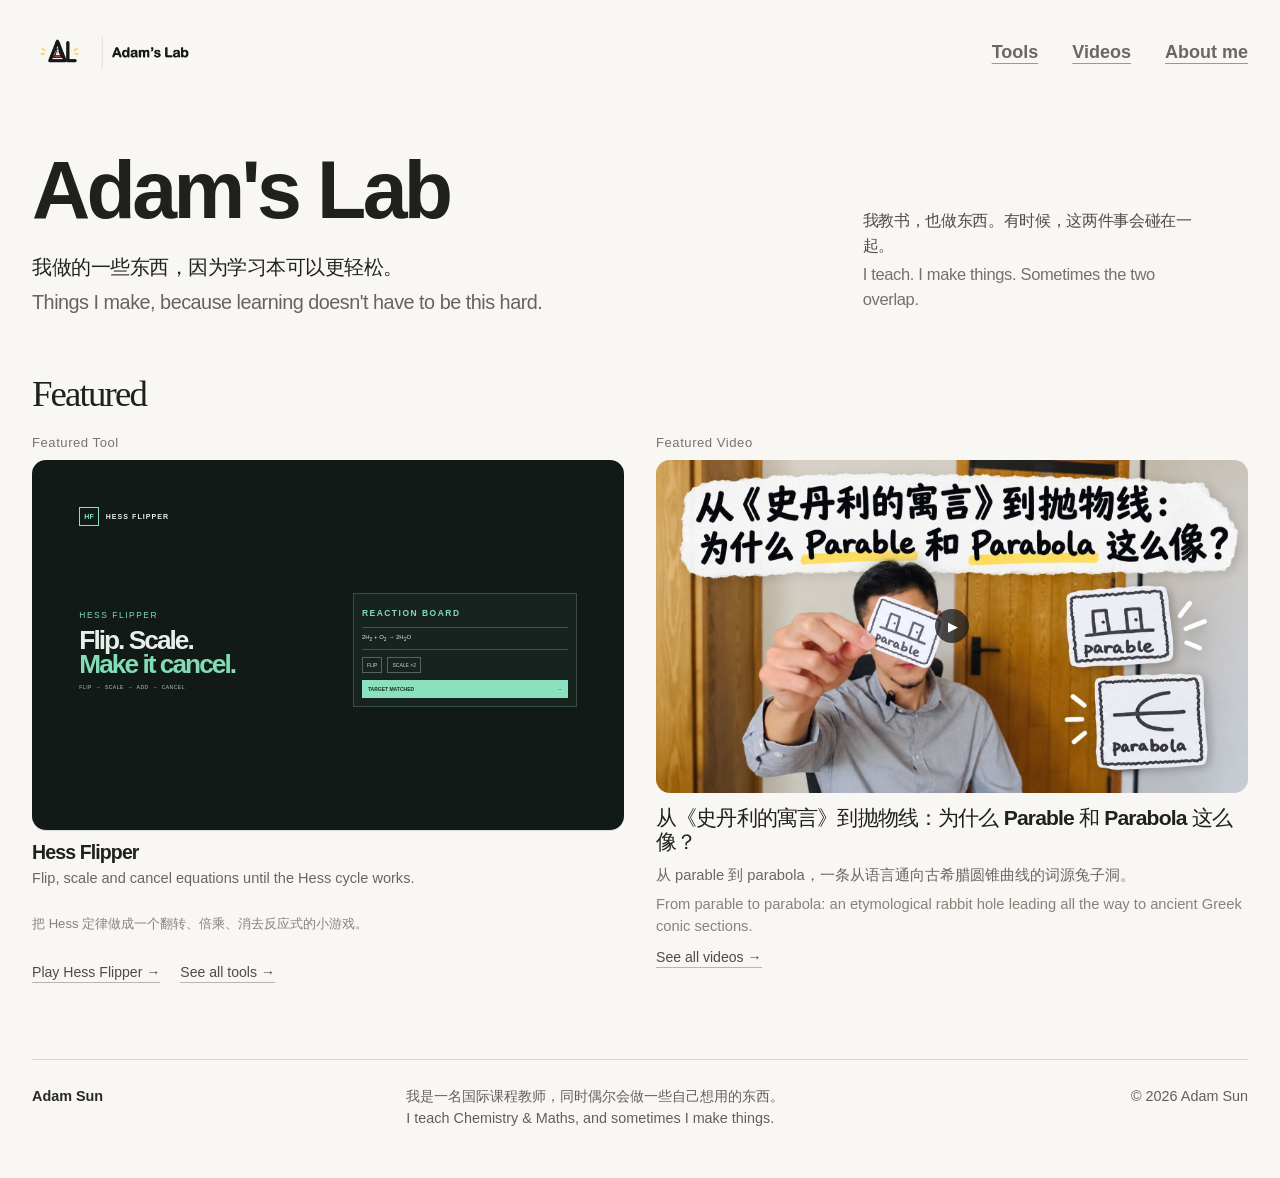
==== commit 43c689a6: "Polish navigation and add brand wordmark" ====
--- a/index.html
+++ b/index.html
@@ -9,7 +9,7 @@
   </head>
   <body>
     <header class="site-header">
-      <a class="site-brand" href="/" aria-current="page">Adam's Lab</a>
+      <a class="site-brand" href="/" aria-current="page"><img src="/public/brand/adams-lab-wordmark-horizontal.png" alt="Adam's Lab" /></a>
       <nav class="site-nav" aria-label="Primary navigation">
         <a href="/tools">Tools</a>
         <a href="/videos">Videos</a>
--- a/styles.css
+++ b/styles.css
@@ -11,10 +11,12 @@
 
 main, footer { width: min(1240px, calc(100% - 64px)); margin: 0 auto; }
 .site-header { width: min(1240px, calc(100% - 64px)); margin: 0 auto; padding: 24px 0; display: flex; align-items: center; justify-content: space-between; gap: 24px; }
-.site-brand { color: #292825; font-weight: 650; letter-spacing: -.03em; text-decoration: none; }
+.site-brand { display: block; flex: 0 0 auto; text-decoration: none; }
+.site-brand img { display: block; height: auto; object-fit: contain; width: 170px; }
 .site-nav { display: flex; align-items: center; gap: clamp(18px, 3vw, 34px); }
-.site-nav a { color: #6b6861; font-size: .93rem; text-decoration: none; }
-.site-nav a:hover, .site-nav a:focus-visible, .site-nav a[aria-current="page"] { color: #292825; }
+.site-nav a { color: #6b6861; font-size: 1.125rem; font-weight: 600; text-decoration: underline; text-decoration-color: #9d998f; text-decoration-thickness: 1px; text-underline-offset: 5px; }
+.site-nav a:hover, .site-nav a:focus-visible, .site-nav a[aria-current="page"] { color: #292825; text-decoration-color: #292825; }
+.site-nav a[aria-current="page"] { font-weight: 650; text-decoration-thickness: 1.5px; }
 .site-nav a:focus-visible, .site-brand:focus-visible, .featured-links a:focus-visible, .video-thumb:focus-visible { outline: 2px solid #20201e; outline-offset: 4px; }
 .intro { display: grid; grid-template-columns: minmax(0, 1.3fr) minmax(270px, .7fr); column-gap: clamp(48px, 9vw, 150px); align-items: end; padding: 74px 0 54px; }
 h1 { font-family: "Helvetica Neue", Helvetica, Arial, sans-serif; font-size: clamp(3.6rem, 6.3vw, 6rem); letter-spacing: -0.045em; line-height: .94; margin: 0 0 24px; font-weight: 700; }
@@ -112,7 +114,7 @@
 
 footer { border-top: 1px solid #d8d5ce; padding: 26px 0 48px; color: #62605a; font-size: .9rem; line-height: 1.5; display: grid; grid-template-columns: 1fr 2fr auto; gap: 24px; } footer p { margin: 0; } footer p:first-child { color: #292825; font-weight: 600; }.copyright { white-space: nowrap; }
 
-@media (max-width: 720px) { main, footer, .site-header { width: min(100% - 40px, 560px); }.site-header { align-items: flex-start; display: grid; gap: 15px; padding: 20px 0; }.site-nav { gap: clamp(18px, 7vw, 30px); }.intro { display: block; padding: 54px 0 42px; } h1 { font-size: clamp(3.15rem, 14.3vw, 4.5rem); letter-spacing: -.05em; margin-bottom: 24px; }.intro-aside { max-width: 350px; margin-top: 31px; font-size: 1rem; }.projects { display: block; padding-bottom: 70px; }.project { width: 100%; margin: 0 0 44px; }.preview--hess { aspect-ratio: 1.5 / 1; }.preview--recall { aspect-ratio: 1.25 / 1; }.preview--decoder { aspect-ratio: 1.25 / 1; }.preview--bonding { aspect-ratio: 1.28 / 1; }.hess-game { gap: 12px; }.hess-panel { min-width: 42%; }.hess-copy strong { font-size: clamp(20px, 8vw, 35px); }.recall-body > strong { font-size: clamp(23px, 9vw, 38px); }.recall-question { width: 49%; top: 38%; }.decoder-heading b { font-size: clamp(19px, 7vw, 28px); } footer { display: block; padding-bottom: 34px; } footer p { margin-bottom: 16px; }.about-opening { display: block; }.about-opening img { height: auto; margin-top: 25px; max-width: 300px; width: 78%; }.about-section, .about-ending { margin-top: 34px; padding-top: 21px; }.about-interest-list { display: block; margin-top: 24px; }.about-interest-list article + article { margin-top: 26px; }.about-photos { display: block; }.about-photos figure + figure { margin-top: 25px !important; }.about-photo--chiang, .about-photo--shibuya { margin-top: 25px !important; } }
+@media (max-width: 720px) { main, footer, .site-header { width: min(100% - 40px, 560px); }.site-header { align-items: flex-start; display: grid; gap: 15px; padding: 20px 0; }.site-brand img { width: 140px; }.site-nav { gap: clamp(18px, 7vw, 30px); }.intro { display: block; padding: 54px 0 42px; } h1 { font-size: clamp(3.15rem, 14.3vw, 4.5rem); letter-spacing: -.05em; margin-bottom: 24px; }.intro-aside { max-width: 350px; margin-top: 31px; font-size: 1rem; }.projects { display: block; padding-bottom: 70px; }.project { width: 100%; margin: 0 0 44px; }.preview--hess { aspect-ratio: 1.5 / 1; }.preview--recall { aspect-ratio: 1.25 / 1; }.preview--decoder { aspect-ratio: 1.25 / 1; }.preview--bonding { aspect-ratio: 1.28 / 1; }.hess-game { gap: 12px; }.hess-panel { min-width: 42%; }.hess-copy strong { font-size: clamp(20px, 8vw, 35px); }.recall-body > strong { font-size: clamp(23px, 9vw, 38px); }.recall-question { width: 49%; top: 38%; }.decoder-heading b { font-size: clamp(19px, 7vw, 28px); } footer { display: block; padding-bottom: 34px; } footer p { margin-bottom: 16px; }.about-opening { display: block; }.about-opening img { height: auto; margin-top: 25px; max-width: 300px; width: 78%; }.about-section, .about-ending { margin-top: 34px; padding-top: 21px; }.about-interest-list { display: block; margin-top: 24px; }.about-interest-list article + article { margin-top: 26px; }.about-photos { display: block; }.about-photos figure + figure { margin-top: 25px !important; }.about-photo--chiang, .about-photo--shibuya { margin-top: 25px !important; } }
 
 @media (max-width: 720px) { .preview--redox { aspect-ratio: 1.3 / 1; }.redox-preview { padding: 5%; }.redox-panel { padding: 5%; }.redox-halves { margin-top: 6%; } }
 
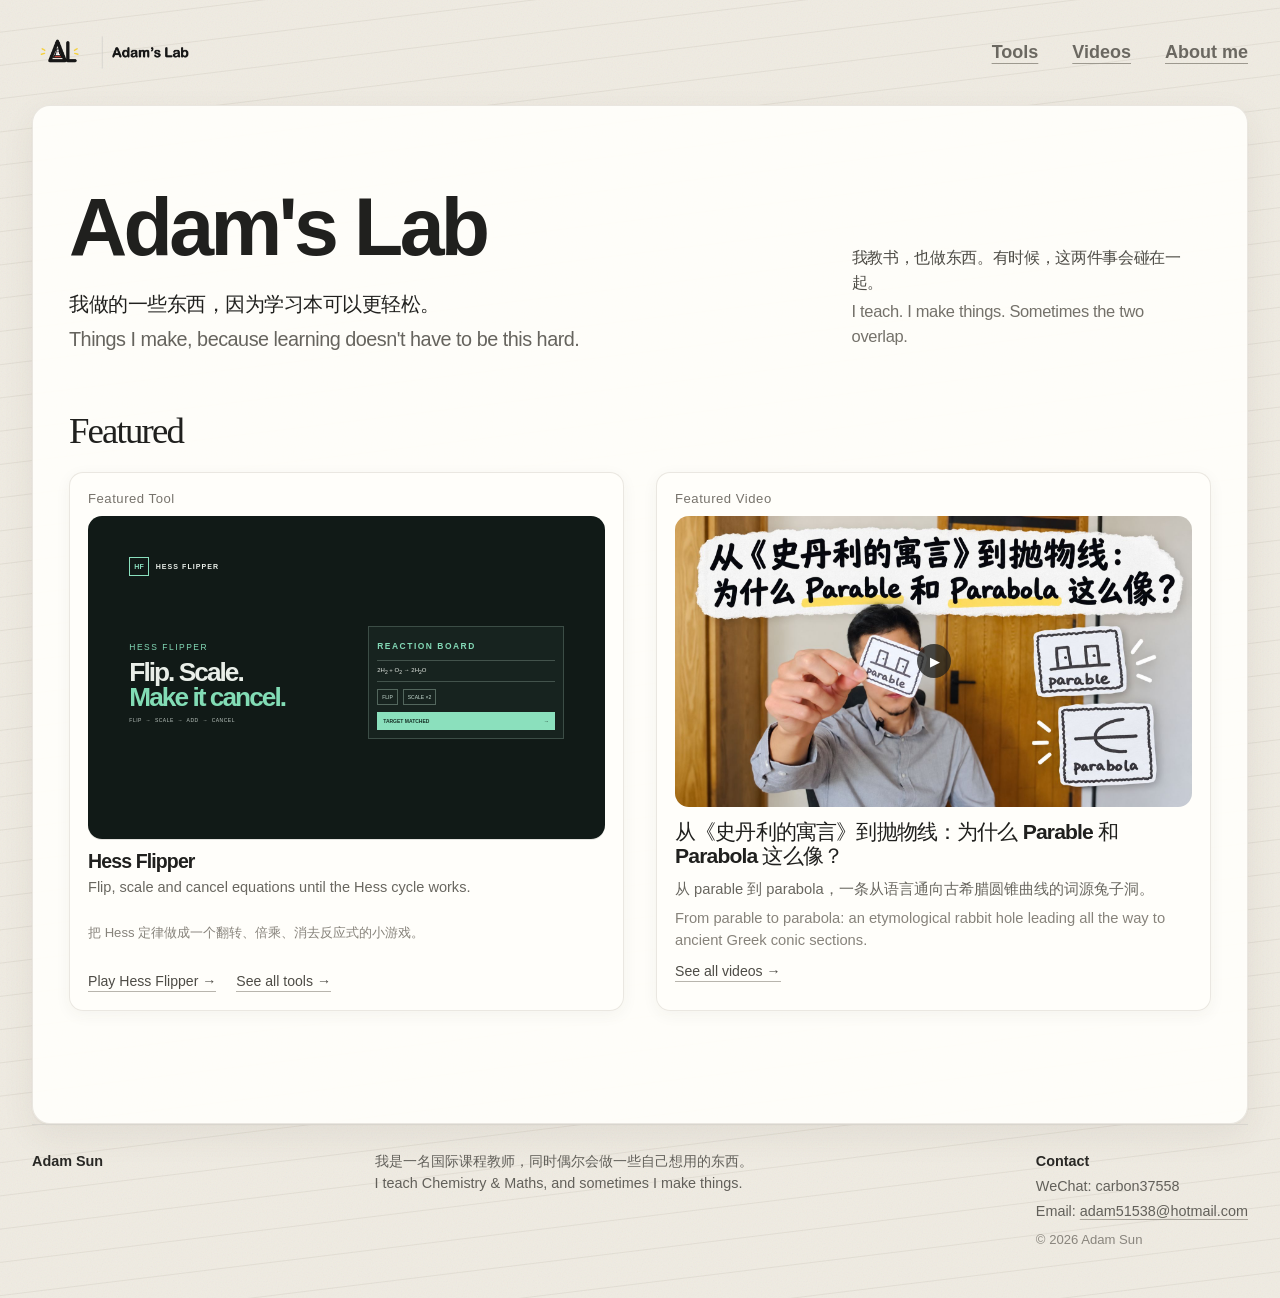
==== commit 382e9d04: "Add contact details to site footer" ====
--- a/index.html
+++ b/index.html
@@ -42,7 +42,12 @@
     <footer>
       <p>Adam Sun</p>
       <p>我是一名国际课程教师，同时偶尔会做一些自己想用的东西。<br />I teach Chemistry &amp; Maths, and sometimes I make things.</p>
-      <p class="copyright">© <span id="year"></span> Adam Sun</p>
+      <div class="footer-contact">
+        <p class="footer-contact__title">Contact</p>
+        <p>WeChat: carbon37558</p>
+        <p>Email: <a href="mailto:adam51538@hotmail.com">adam51538@hotmail.com</a></p>
+        <p class="copyright">© <span id="year"></span> Adam Sun</p>
+      </div>
     </footer>
 
     <script src="/app.js"></script>
--- a/styles.css
+++ b/styles.css
@@ -1,15 +1,20 @@
 :root {
   color: #20201e;
-  background: #f8f7f3;
+  background: #efebe2;
   font-family: Inter, ui-sans-serif, -apple-system, BlinkMacSystemFont, "Segoe UI", sans-serif;
   font-synthesis: none;
+  --paper-rule: rgba(101, 91, 72, .09);
+  --paper-surface: rgba(255, 254, 250, .94);
+  --paper-edge: rgba(91, 80, 60, .13);
+  --paper-shadow: 0 12px 34px rgba(66, 56, 40, .07), 0 1px 2px rgba(66, 56, 40, .04);
 }
 
 * { box-sizing: border-box; }
-html { background: #f8f7f3; }
-body { margin: 0; min-width: 320px; }
+html { background: #efebe2; }
+body { margin: 0; min-width: 320px; background-color: #efebe2; background-image: repeating-linear-gradient(173deg, transparent 0 31px, var(--paper-rule) 32px, transparent 33px), url("data:image/svg+xml,%3Csvg viewBox='0 0 180 180' xmlns='http://www.w3.org/2000/svg'%3E%3Cfilter id='n'%3E%3CfeTurbulence type='fractalNoise' baseFrequency='.8' numOctaves='2' stitchTiles='stitch'/%3E%3C/filter%3E%3Crect width='100%25' height='100%25' filter='url(%23n)' opacity='.07'/%3E%3C/svg%3E"); background-size: auto, 180px 180px; }
 
 main, footer { width: min(1240px, calc(100% - 64px)); margin: 0 auto; }
+main { background: var(--paper-surface); border: 1px solid var(--paper-edge); border-radius: 18px; box-shadow: var(--paper-shadow); padding: clamp(20px, 3vw, 36px); }
 .site-header { width: min(1240px, calc(100% - 64px)); margin: 0 auto; padding: 24px 0; display: flex; align-items: center; justify-content: space-between; gap: 24px; }
 .site-brand { display: block; flex: 0 0 auto; text-decoration: none; }
 .site-brand img { display: block; height: auto; object-fit: contain; width: 170px; }
@@ -113,6 +118,11 @@
 .about-ending p + p { color: #66635d; margin-top: 13px; }
 
 footer { border-top: 1px solid #d8d5ce; padding: 26px 0 48px; color: #62605a; font-size: .9rem; line-height: 1.5; display: grid; grid-template-columns: 1fr 2fr auto; gap: 24px; } footer p { margin: 0; } footer p:first-child { color: #292825; font-weight: 600; }.copyright { white-space: nowrap; }
+.footer-contact { justify-self: end; min-width: 0; }
+.footer-contact__title { color: #292825; font-weight: 600; }
+.footer-contact p + p { margin-top: 3px; }
+.footer-contact a { color: inherit; overflow-wrap: anywhere; text-decoration-color: #aaa69d; text-underline-offset: 3px; }
+.footer-contact .copyright { color: #89857d; font-size: .82rem; margin-top: 8px; }
 
 @media (max-width: 720px) { main, footer, .site-header { width: min(100% - 40px, 560px); }.site-header { align-items: flex-start; display: grid; gap: 15px; padding: 20px 0; }.site-brand img { width: 140px; }.site-nav { gap: clamp(18px, 7vw, 30px); }.intro { display: block; padding: 54px 0 42px; } h1 { font-size: clamp(3.15rem, 14.3vw, 4.5rem); letter-spacing: -.05em; margin-bottom: 24px; }.intro-aside { max-width: 350px; margin-top: 31px; font-size: 1rem; }.projects { display: block; padding-bottom: 70px; }.project { width: 100%; margin: 0 0 44px; }.preview--hess { aspect-ratio: 1.5 / 1; }.preview--recall { aspect-ratio: 1.25 / 1; }.preview--decoder { aspect-ratio: 1.25 / 1; }.preview--bonding { aspect-ratio: 1.28 / 1; }.hess-game { gap: 12px; }.hess-panel { min-width: 42%; }.hess-copy strong { font-size: clamp(20px, 8vw, 35px); }.recall-body > strong { font-size: clamp(23px, 9vw, 38px); }.recall-question { width: 49%; top: 38%; }.decoder-heading b { font-size: clamp(19px, 7vw, 28px); } footer { display: block; padding-bottom: 34px; } footer p { margin-bottom: 16px; }.about-opening { display: block; }.about-opening img { height: auto; margin-top: 25px; max-width: 300px; width: 78%; }.about-section, .about-ending { margin-top: 34px; padding-top: 21px; }.about-interest-list { display: block; margin-top: 24px; }.about-interest-list article + article { margin-top: 26px; }.about-photos { display: block; }.about-photos figure + figure { margin-top: 25px !important; }.about-photo--chiang, .about-photo--shibuya { margin-top: 25px !important; } }
 
@@ -128,7 +138,7 @@
 .featured { padding: 0 0 76px; }
 .featured > h2 { font-family: Georgia, serif; font-size: clamp(1.8rem, 3vw, 2.3rem); font-weight: 400; letter-spacing: -.05em; margin: 0 0 20px; }
 .featured-grid { display: grid; grid-template-columns: repeat(2, minmax(0, 1fr)); gap: 32px; }
-.featured-item { min-width: 0; }
+.featured-item { background: var(--paper-surface); border: 1px solid var(--paper-edge); border-radius: 14px; box-shadow: 0 4px 16px rgba(66, 56, 40, .05); min-width: 0; padding: 18px; }
 .featured-label { color: #77736c; font-size: .82rem; letter-spacing: .04em; margin: 0 0 10px; }
 .featured-preview { aspect-ratio: 1.6 / 1; display: block; text-decoration: none; }
 .featured-copy { padding-top: 12px; }
@@ -152,3 +162,5 @@
 
 @media (min-width: 721px) { .home-main .intro { padding-top: 48px; }.featured-tool .hess-copy strong { font-size: clamp(26px, 3vw, 38px); }.featured-tool .hess-panel { padding: 11px; }.featured-tool .hess-panel p { font-size: 9px; }.featured-tool .hess-panel i, .featured-tool .hess-panel button { font-size: 7px; } }
 @media (max-width: 720px) { .page-title { margin: 30px 0 26px; }.featured-grid, .video-grid { grid-template-columns: 1fr; }.featured { padding-bottom: 62px; }.featured-grid { gap: 36px; }.featured-preview { aspect-ratio: 1.5 / 1; }.video-grid { gap: 38px; padding-bottom: 70px; }.video-copy h2 { font-size: 1.25rem; }.about-main { padding-bottom: 60px; } }
+@media (max-width: 720px) { main { padding: 16px; } .featured-item { padding: 14px; } }
+@media (max-width: 720px) { footer .footer-contact { margin-top: 20px; } footer .footer-contact p { margin-bottom: 0; } }
